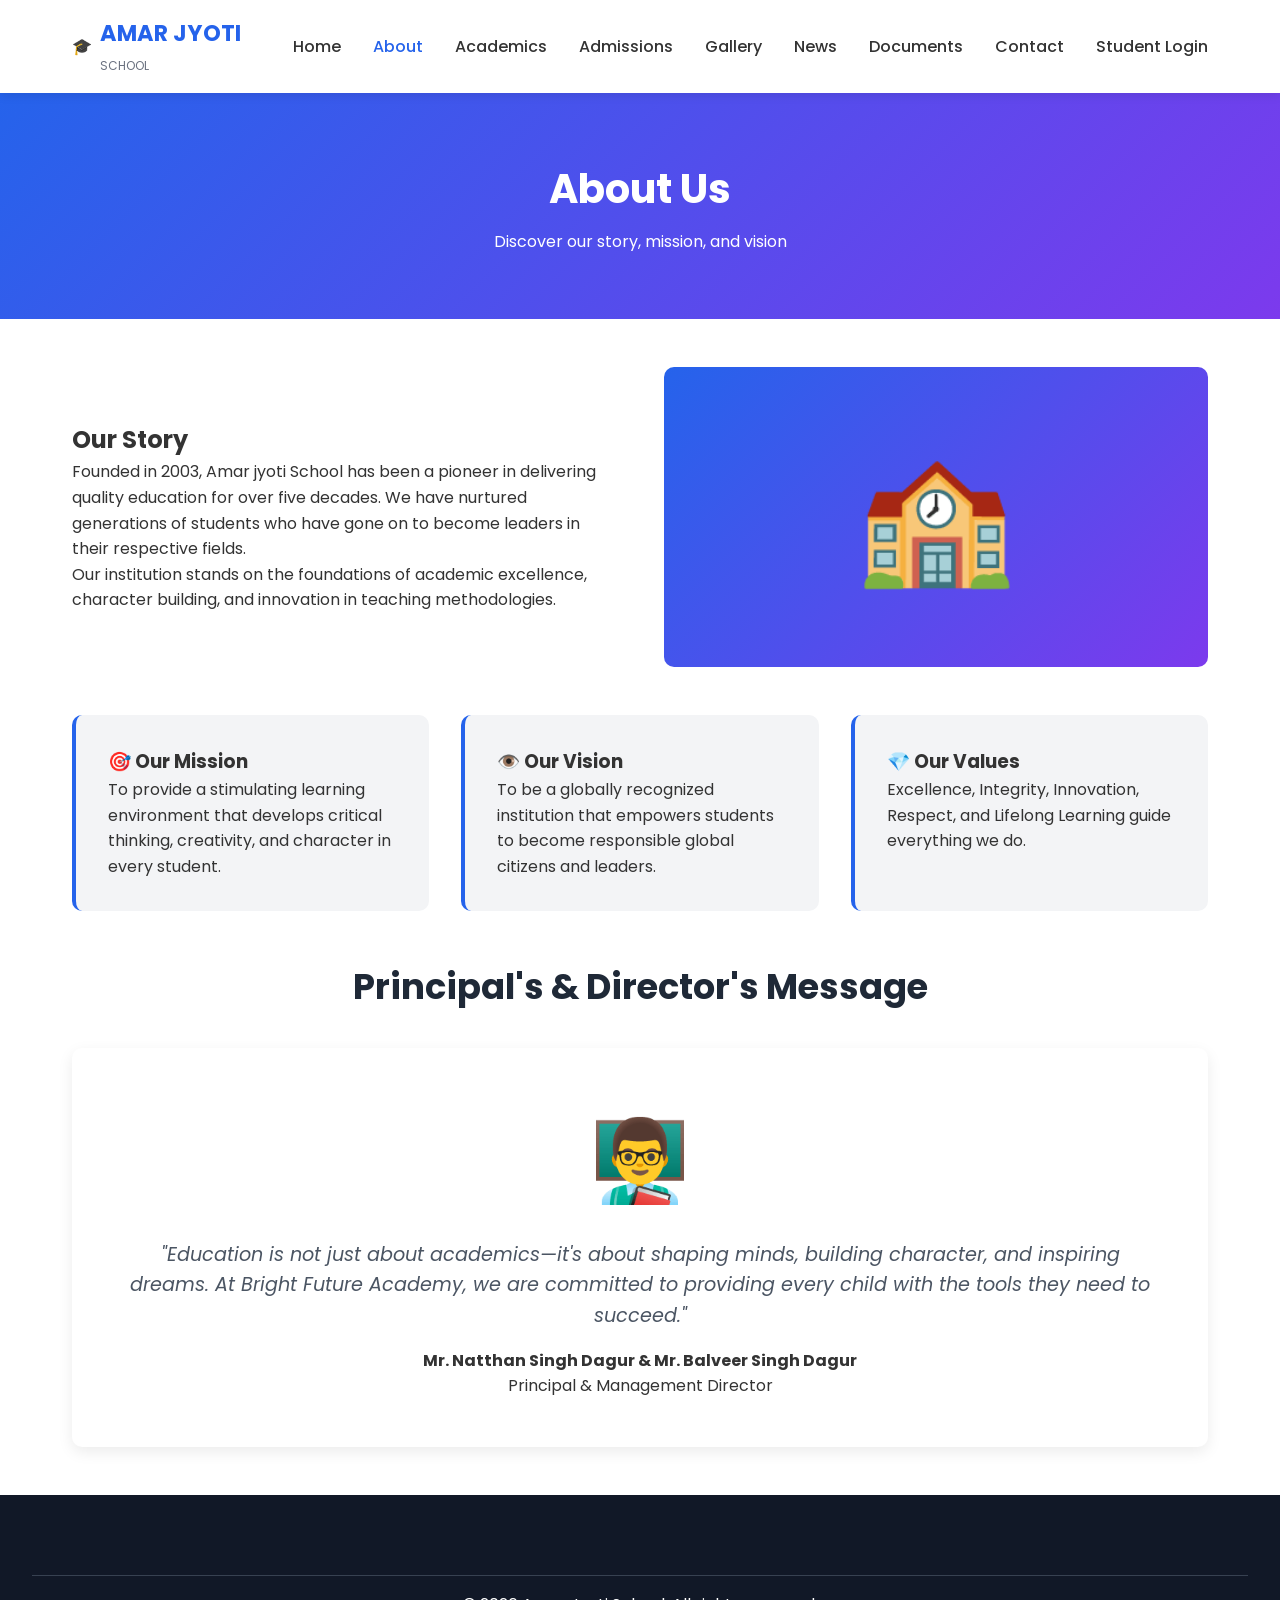
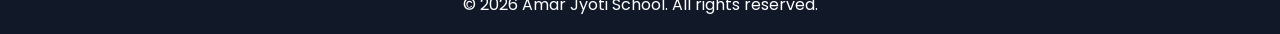
==== about.html @ 14c8d2f7 "Add student portal, delete options, search, bulk attendance, enhanced results" ====
<!DOCTYPE html>
<html lang="en">
<head>
    <meta charset="UTF-8">
    <meta name="viewport" content="width=device-width, initial-scale=1.0">
    <title>About Us - Amar Jyoti School</title>
    <link rel="icon" type="image/svg+xml" href="favicon.svg">
    <link rel="stylesheet" href="css/styles.css">
    <link href="https://fonts.googleapis.com/css2?family=Poppins:wght@300;400;600;700&display=swap" rel="stylesheet">
</head>
<body>
    <nav class="navbar">
        <div class="nav-container">
            <div class="logo">
    <a href="index.html" style="text-decoration:none;display:flex;align-items:center;gap:0.5rem">
        <div class="logo-icon">🎓</div>
        <div>
            <h2 style="margin:0">AMAR JYOTI</h2>
            <small style="color:#6b7280;font-size:0.75rem">SCHOOL</small>
        </div>
    </a>
</div>
            <ul class="nav-menu" id="navMenu">
                <li><a href="index.html">Home</a></li>
                <li><a href="about.html" class="active">About</a></li>
                <li><a href="academics.html">Academics</a></li>
                <li><a href="admissions.html">Admissions</a></li>
                <li><a href="gallery.html">Gallery</a></li>
                <li><a href="news.html">News</a></li>
                <li><a href="documents.html">Documents</a></li>
                <li><a href="contact.html">Contact</a></li>
                <li><a href="student-login.html">Student Login</a></li>
            </ul>
            <div class="hamburger" id="hamburger"><span></span><span></span><span></span></div>
        </div>
    </nav>

    <section class="page-header">
        <h1>About Us</h1>
        <p>Discover our story, mission, and vision</p>
    </section>

    <section class="about-content">
        <div class="about-grid">
            <div class="about-text">
                <h2>Our Story</h2>
                <p>Founded in 2003, Amar jyoti School has been a pioneer in delivering quality education for over five decades. We have nurtured generations of students who have gone on to become leaders in their respective fields.</p>
                <p>Our institution stands on the foundations of academic excellence, character building, and innovation in teaching methodologies.</p>
            </div>
            <div class="about-image">
                <div class="image-placeholder">🏫</div>
            </div>
        </div>

        <div class="mission-vision">
            <div class="mv-card">
                <h3>🎯 Our Mission</h3>
                <p>To provide a stimulating learning environment that develops critical thinking, creativity, and character in every student.</p>
            </div>
            <div class="mv-card">
                <h3>👁️ Our Vision</h3>
                <p>To be a globally recognized institution that empowers students to become responsible global citizens and leaders.</p>
            </div>
            <div class="mv-card">
                <h3>💎 Our Values</h3>
                <p>Excellence, Integrity, Innovation, Respect, and Lifelong Learning guide everything we do.</p>
            </div>
        </div>

        <div class="principal-message">
            <h2 class="section-title">Principal's & Director's Message</h2>
            <div class="message-card">
                <div class="principal-photo">👨‍🏫</div>
                <blockquote>
                    "Education is not just about academics—it's about shaping minds, building character, and inspiring dreams. At Bright Future Academy, we are committed to providing every child with the tools they need to succeed."
                </blockquote>
                <p><strong>Mr. Natthan Singh Dagur & Mr. Balveer Singh Dagur</strong><br>Principal & Management Director</p>
            </div>
        </div>
    </section>

    <footer class="footer">
        <div class="footer-bottom">
            <p>&copy; 2026 Amar Jyoti School. All rights reserved.</p>
        </div>
    </footer>

    <script src="js/script.js"></script>
</body>
</html>
---- css/styles.css ----
* { margin: 0; padding: 0; box-sizing: border-box; }

body {
    font-family: 'Poppins', sans-serif;
    line-height: 1.6;
    color: #333;
}

/* Navbar */
.navbar {
    background: #fff;
    box-shadow: 0 2px 10px rgba(0,0,0,0.1);
    position: sticky;
    top: 0;
    z-index: 1000;
}
.nav-container {
    max-width: 1200px;
    margin: auto;
    display: flex;
    justify-content: space-between;
    align-items: center;
    padding: 1rem 2rem;
}
.logo h2 { color: #2563eb; font-size: 1.4rem; }
.nav-menu {
    display: flex;
    list-style: none;
    gap: 2rem;
}
.nav-menu a {
    text-decoration: none;
    color: #333;
    font-weight: 500;
    transition: 0.3s;
}
.nav-menu a:hover, .nav-menu a.active { color: #2563eb; }
.hamburger { display: none; cursor: pointer; }
.hamburger span {
    display: block; width: 25px; height: 3px;
    background: #333; margin: 5px 0; transition: 0.3s;
}

/* Hero */
.hero {
    background: linear-gradient(135deg, #2563eb 0%, #7c3aed 100%);
    color: white;
    padding: 6rem 2rem;
    text-align: center;
}
.hero h1 { font-size: 3rem; margin-bottom: 1rem; }
.hero p { font-size: 1.2rem; margin-bottom: 2rem; }
.hero-buttons { display: flex; gap: 1rem; justify-content: center; flex-wrap: wrap; }

/* Buttons */
.btn {
    padding: 0.8rem 2rem;
    border-radius: 50px;
    text-decoration: none;
    font-weight: 600;
    transition: 0.3s;
    display: inline-block;
    border: none;
    cursor: pointer;
    font-size: 1rem;
}
.btn-primary { background: #fbbf24; color: #1f2937; }
.btn-primary:hover { background: #f59e0b; transform: translateY(-2px); }
.btn-secondary { background: transparent; color: white; border: 2px solid white; }
.btn-secondary:hover { background: white; color: #2563eb; }

/* Sections */
.section-title {
    text-align: center;
    font-size: 2.2rem;
    margin: 3rem 0 2rem;
    color: #1f2937;
}
.features, .news, .academics-content, .about-content, .admissions-content, .contact-content {
    max-width: 1200px;
    margin: auto;
    padding: 3rem 2rem;
}
.features-grid, .news-grid, .programs-grid {
    display: grid;
    grid-template-columns: repeat(auto-fit, minmax(250px, 1fr));
    gap: 2rem;
}
.feature-card, .news-card, .program-card {
    background: white;
    padding: 2rem;
    border-radius: 10px;
    box-shadow: 0 5px 15px rgba(0,0,0,0.08);
    transition: 0.3s;
    text-align: center;
}
.feature-card:hover, .news-card:hover, .program-card:hover {
    transform: translateY(-5px);
    box-shadow: 0 10px 25px rgba(0,0,0,0.15);
}
.icon, .program-icon { font-size: 3rem; margin-bottom: 1rem; }

/* Stats */
.stats {
    background: #1f2937;
    color: white;
    padding: 3rem 2rem;
    display: grid;
    grid-template-columns: repeat(auto-fit, minmax(200px, 1fr));
    gap: 2rem;
    text-align: center;
}
.stat-item h2 { font-size: 3rem; color: #fbbf24; }

/* News */
.news-date { color: #2563eb; font-weight: 600; margin-bottom: 0.5rem; }
.read-more { color: #2563eb; text-decoration: none; font-weight: 600; }

/* Footer */
.footer {
    background: #111827;
    color: white;
    padding: 3rem 2rem 1rem;
}
.footer-container {
    max-width: 1200px;
    margin: auto;
    display: grid;
    grid-template-columns: repeat(auto-fit, minmax(200px, 1fr));
    gap: 2rem;
}
.footer-section h3 { color: #fbbf24; margin-bottom: 1rem; }
.footer-section ul { list-style: none; }
.footer-section a { color: #d1d5db; text-decoration: none; }
.footer-section a:hover { color: #fbbf24; }
.social-links a { font-size: 1.5rem; margin-right: 1rem; }
.footer-bottom {
    text-align: center;
    border-top: 1px solid #374151;
    padding-top: 1rem;
    margin-top: 2rem;
}

/* Page Header */
.page-header {
    background: linear-gradient(135deg, #2563eb 0%, #7c3aed 100%);
    color: white;
    text-align: center;
    padding: 4rem 2rem;
}
.page-header h1 { font-size: 2.5rem; margin-bottom: 0.5rem; }

/* About */
.about-grid {
    display: grid;
    grid-template-columns: 1fr 1fr;
    gap: 3rem;
    align-items: center;
}
.image-placeholder {
    background: linear-gradient(135deg, #2563eb, #7c3aed);
    height: 300px;
    border-radius: 10px;
    display: flex;
    align-items: center;
    justify-content: center;
    font-size: 8rem;
}
.mission-vision {
    display: grid;
    grid-template-columns: repeat(auto-fit, minmax(250px, 1fr));
    gap: 2rem;
    margin: 3rem 0;
}
.mv-card {
    background: #f3f4f6;
    padding: 2rem;
    border-radius: 10px;
    border-left: 4px solid #2563eb;
}
.message-card {
    background: white;
    padding: 3rem;
    border-radius: 10px;
    box-shadow: 0 5px 15px rgba(0,0,0,0.08);
    text-align: center;
}
.principal-photo { font-size: 5rem; margin-bottom: 1rem; }
blockquote {
    font-style: italic;
    font-size: 1.2rem;
    margin: 1rem 0;
    color: #4b5563;
}

/* Subjects */
.subjects-grid {
    display: grid;
    grid-template-columns: repeat(auto-fit, minmax(180px, 1fr));
    gap: 1rem;
}
.subject-item {
    background: #2563eb;
    color: white;
    padding: 1.5rem;
    border-radius: 10px;
    text-align: center;
    font-weight: 600;
    transition: 0.3s;
}
.subject-item:hover { background: #1d4ed8; transform: scale(1.05); }

/* Admission Process */
.process-steps {
    display: grid;
    grid-template-columns: repeat(auto-fit, minmax(180px, 1fr));
    gap: 2rem;
    margin-bottom: 3rem;
}
.step {
    text-align: center;
    padding: 2rem;
    background: #f3f4f6;
    border-radius: 10px;
}
.step-number {
    width: 50px;
    height: 50px;
    background: #2563eb;
    color: white;
    border-radius: 50%;
    display: flex;
    align-items: center;
    justify-content: center;
    margin: 0 auto 1rem;
    font-size: 1.5rem;
    font-weight: 700;
}

/* Forms */
.admission-form, .contact-form {
    max-width: 800px;
    margin: auto;
    background: white;
    padding: 2rem;
    border-radius: 10px;
    box-shadow: 0 5px 15px rgba(0,0,0,0.08);
}
.form-row {
    display: grid;
    grid-template-columns: 1fr 1fr;
    gap: 1rem;
}
.form-group { margin-bottom: 1.2rem; }
.form-group label {
    display: block;
    margin-bottom: 0.5rem;
    font-weight: 600;
}
.form-group input,
.form-group select,
.form-group textarea {
    width: 100%;
    padding: 0.8rem;
    border: 1px solid #d1d5db;
    border-radius: 5px;
    font-family: inherit;
    font-size: 1rem;
}
.form-group input:focus,
.form-group select:focus,
.form-group textarea:focus {
    outline: none;
    border-color: #2563eb;
}
.form-message {
    max-width: 800px;
    margin: 1rem auto;
    padding: 1rem;
    border-radius: 5px;
    text-align: center;
    display: none;
}
.form-message.success {
    display: block;
    background: #d1fae5;
    color: #065f46;
}

/* Contact */
.contact-grid {
    display: grid;
    grid-template-columns: 1fr 1fr;
    gap: 3rem;
}
.info-item {
    display: flex;
    gap: 1rem;
    margin-bottom: 1.5rem;
}
.info-icon { font-size: 2rem; }

/* Responsive */
@media (max-width: 768px) {
    .nav-menu {
        position: fixed;
        top: 70px;
        left: -100%;
        flex-direction: column;
        background: white;
        width: 100%;
        text-align: center;
        padding: 2rem 0;
        transition: 0.3s;
        box-shadow: 0 5px 15px rgba(0,0,0,0.1);
    }
    .nav-menu.active { left: 0; }
    .hamburger { display: block; }
    .hero h1 { font-size: 2rem; }
    .about-grid, .contact-grid, .form-row {
        grid-template-columns: 1fr;
    }
}






/* Success Animation */
.success-animation {
    position: fixed;
    top: 0;
    left: 0;
    width: 100%;
    height: 100%;
    background: rgba(0, 0, 0, 0.5);
    display: none;
    align-items: center;
    justify-content: center;
    z-index: 10000;
    animation: fadeIn 0.3s;
}

.success-animation.active {
    display: flex;
}

.success-card {
    background: white;
    padding: 3rem;
    border-radius: 20px;
    text-align: center;
    box-shadow: 0 20px 60px rgba(0, 0, 0, 0.3);
    animation: bounceIn 0.6s;
    max-width: 400px;
}

.success-icon {
    width: 80px;
    height: 80px;
    background: linear-gradient(135deg, #10b981, #059669);
    border-radius: 50%;
    margin: 0 auto 1.5rem;
    display: flex;
    align-items: center;
    justify-content: center;
    animation: scaleIn 0.5s ease-out;
    position: relative;
}

.success-icon::after {
    content: '';
    position: absolute;
    width: 30px;
    height: 15px;
    border-left: 5px solid white;
    border-bottom: 5px solid white;
    transform: rotate(-45deg);
    margin-top: -8px;
    animation: drawCheck 0.5s 0.3s ease-out backwards;
}

.success-card h3 {
    color: #1f2937;
    margin: 0 0 0.5rem;
    font-size: 1.5rem;
}

.success-card p {
    color: #6b7280;
    margin: 0;
}

@keyframes fadeIn {
    from { opacity: 0; }
    to { opacity: 1; }
}

@keyframes bounceIn {
    0% { transform: scale(0.3); opacity: 0; }
    50% { transform: scale(1.05); }
    70% { transform: scale(0.95); }
    100% { transform: scale(1); opacity: 1; }
}

@keyframes scaleIn {
    from { transform: scale(0); }
    to { transform: scale(1); }
}

@keyframes drawCheck {
    from { width: 0; height: 0; }
    to { width: 30px; height: 15px; }
}

/* Confetti */
.confetti {
    position: fixed;
    width: 10px;
    height: 10px;
    pointer-events: none;
    animation: confettiFall 3s linear forwards;
    z-index: 9999;
}

@keyframes confettiFall {
    to {
        transform: translateY(100vh) rotate(720deg);
        opacity: 0;
    }
}

/* Form message styles update */
.form-message.error {
    display: block;
    background: #fee2e2;
    color: #991b1b;
    padding: 1rem;
    border-radius: 5px;
    margin-top: 1rem;
}

.form-message.success {
    display: block;
    background: #d1fae5;
    color: #065f46;
    padding: 1rem;
    border-radius: 5px;
    margin-top: 1rem;
}



/* ============ GALLERY STYLES ============ */
.gallery-section {
    max-width: 1300px;
    margin: auto;
    padding: 3rem 2rem;
}

.gallery-filters {
    display: flex;
    justify-content: center;
    gap: 1rem;
    flex-wrap: wrap;
    margin-bottom: 3rem;
}

.filter-btn {
    padding: 0.7rem 1.5rem;
    border: 2px solid #e5e7eb;
    background: white;
    border-radius: 50px;
    cursor: pointer;
    font-weight: 600;
    font-family: inherit;
    font-size: 0.95rem;
    transition: all 0.3s ease;
    color: #4b5563;
}

.filter-btn:hover {
    border-color: #2563eb;
    color: #2563eb;
    transform: translateY(-2px);
}

.filter-btn.active {
    background: linear-gradient(135deg, #2563eb, #7c3aed);
    color: white;
    border-color: transparent;
    box-shadow: 0 5px 15px rgba(37, 99, 235, 0.3);
}

.gallery-grid {
    display: grid;
    grid-template-columns: repeat(auto-fill, minmax(300px, 1fr));
    gap: 1.5rem;
    grid-auto-rows: 250px;
}

.gallery-item {
    position: relative;
    border-radius: 15px;
    overflow: hidden;
    cursor: pointer;
    box-shadow: 0 5px 20px rgba(0,0,0,0.1);
    transition: all 0.4s ease;
    animation: fadeInUp 0.6s ease backwards;
}

.gallery-item:nth-child(4n+1) {
    grid-row: span 2;
}

.gallery-item img {
    width: 100%;
    height: 100%;
    object-fit: cover;
    transition: transform 0.6s ease;
}

.gallery-item:hover {
    transform: translateY(-8px);
    box-shadow: 0 15px 40px rgba(0,0,0,0.2);
}

.gallery-item:hover img {
    transform: scale(1.1);
}

.gallery-overlay {
    position: absolute;
    bottom: 0;
    left: 0;
    right: 0;
    background: linear-gradient(to top, rgba(0,0,0,0.85) 0%, transparent 100%);
    padding: 2rem 1.5rem 1.5rem;
    color: white;
    transform: translateY(20px);
    opacity: 0;
    transition: all 0.4s ease;
}

.gallery-item:hover .gallery-overlay {
    transform: translateY(0);
    opacity: 1;
}

.gallery-category {
    display: inline-block;
    background: #2563eb;
    padding: 0.3rem 0.8rem;
    border-radius: 20px;
    font-size: 0.75rem;
    font-weight: 600;
    margin-bottom: 0.5rem;
}

.gallery-overlay h3 {
    margin: 0.5rem 0;
    font-size: 1.2rem;
}

.gallery-overlay p {
    margin: 0;
    font-size: 0.9rem;
    opacity: 0.9;
}

@keyframes fadeInUp {
    from { opacity: 0; transform: translateY(30px); }
    to { opacity: 1; transform: translateY(0); }
}

.gallery-loading {
    display: flex;
    flex-direction: column;
    align-items: center;
    justify-content: center;
    padding: 4rem;
    gap: 1rem;
    color: #6b7280;
}

.gallery-empty {
    text-align: center;
    padding: 4rem;
    color: #6b7280;
}

.gallery-empty .empty-icon {
    font-size: 4rem;
    margin-bottom: 1rem;
}

.hidden { display: none; }

/* Lightbox */
.lightbox {
    display: none;
    position: fixed;
    top: 0;
    left: 0;
    width: 100%;
    height: 100%;
    background: rgba(0,0,0,0.95);
    z-index: 10000;
    align-items: center;
    justify-content: center;
    animation: fadeIn 0.3s;
}

.lightbox.active {
    display: flex;
}

.lightbox-content {
    max-width: 90%;
    max-height: 90vh;
    display: flex;
    flex-direction: column;
    align-items: center;
}

.lightbox-content img {
    max-width: 100%;
    max-height: 75vh;
    border-radius: 10px;
    box-shadow: 0 20px 60px rgba(0,0,0,0.5);
    animation: zoomIn 0.4s;
}

.lightbox-info {
    text-align: center;
    color: white;
    margin-top: 1.5rem;
    max-width: 600px;
}

.lightbox-info h3 {
    margin: 0 0 0.5rem;
    font-size: 1.5rem;
}

.lightbox-category {
    display: inline-block;
    background: #2563eb;
    padding: 0.3rem 1rem;
    border-radius: 20px;
    font-size: 0.85rem;
    margin-bottom: 0.8rem;
}

.lightbox-info p {
    opacity: 0.85;
    line-height: 1.6;
}

.lightbox-close {
    position: absolute;
    top: 20px;
    right: 30px;
    font-size: 3rem;
    color: white;
    cursor: pointer;
    transition: 0.3s;
    z-index: 10001;
}

.lightbox-close:hover {
    color: #ef4444;
    transform: rotate(90deg);
}

.lightbox-nav {
    position: absolute;
    top: 50%;
    transform: translateY(-50%);
    background: rgba(255,255,255,0.1);
    border: none;
    color: white;
    font-size: 3rem;
    width: 60px;
    height: 60px;
    border-radius: 50%;
    cursor: pointer;
    transition: 0.3s;
    display: flex;
    align-items: center;
    justify-content: center;
}

.lightbox-nav:hover {
    background: rgba(255,255,255,0.25);
}

.lightbox-nav.prev { left: 30px; }
.lightbox-nav.next { right: 30px; }

@keyframes zoomIn {
    from { transform: scale(0.8); opacity: 0; }
    to { transform: scale(1); opacity: 1; }
}

@keyframes fadeIn {
    from { opacity: 0; }
    to { opacity: 1; }
}

.spinner-dark {
    border: 3px solid rgba(37, 99, 235, 0.3);
    border-top-color: #2563eb;
    width: 40px;
    height: 40px;
}

@media (max-width: 768px) {
    .gallery-grid {
        grid-template-columns: repeat(auto-fill, minmax(150px, 1fr));
        grid-auto-rows: 180px;
        gap: 1rem;
    }
    .gallery-item:nth-child(4n+1) {
        grid-row: span 1;
    }
    .lightbox-nav {
        width: 45px;
        height: 45px;
        font-size: 2rem;
    }
    .lightbox-nav.prev { left: 10px; }
    .lightbox-nav.next { right: 10px; }
    .filter-btn {
        padding: 0.5rem 1rem;
        font-size: 0.85rem;
    }
}



/* ============ NEWS STYLES ============ */
.news-section { max-width: 1200px; margin: auto; padding: 3rem 2rem; }
.news-filters { display: flex; justify-content: center; gap: 1rem; flex-wrap: wrap; margin-bottom: 3rem; }
.news-list { display: grid; grid-template-columns: repeat(auto-fill, minmax(320px, 1fr)); gap: 2rem; }
.news-card { background: white; border-radius: 15px; overflow: hidden; box-shadow: 0 5px 20px rgba(0,0,0,0.08); cursor: pointer; transition: all 0.3s ease; position: relative; }
.news-card:hover { transform: translateY(-5px); box-shadow: 0 15px 35px rgba(0,0,0,0.15); }
.pinned-badge { position: absolute; top: 1rem; right: 1rem; background: #fbbf24; color: #1f2937; padding: 0.3rem 0.7rem; border-radius: 20px; font-size: 0.75rem; font-weight: 600; z-index: 2; }
.news-card-image { height: 200px; overflow: hidden; }
.news-card-image img { width: 100%; height: 100%; object-fit: cover; transition: transform 0.4s ease; }
.news-card:hover .news-card-image img { transform: scale(1.08); }
.news-card-content { padding: 1.5rem; }
.news-category-badge { display: inline-block; padding: 0.3rem 0.8rem; border-radius: 20px; font-size: 0.75rem; font-weight: 600; margin-bottom: 0.8rem; }
.cat-News { background: #dbeafe; color: #1e40af; }
.cat-Events { background: #fce7f3; color: #9d174d; }
.cat-Achievements { background: #fef3c7; color: #92400e; }
.cat-Announcements { background: #d1fae5; color: #065f46; }
.news-card-content h3 { margin: 0 0 0.5rem; font-size: 1.2rem; color: #1f2937; }
.news-date { color: #6b7280; font-size: 0.85rem; margin-bottom: 0.8rem; }
.news-card-content p { color: #4b5563; line-height: 1.6; margin-bottom: 1rem; }
.read-more { color: #2563eb; font-weight: 600; font-size: 0.9rem; }
.news-modal-content { background: white; border-radius: 15px; max-width: 700px; width: 90%; max-height: 85vh; overflow-y: auto; }
.news-modal-content img { width: 100%; max-height: 350px; object-fit: cover; border-radius: 15px 15px 0 0; }
.news-modal-body { padding: 2rem; }
.news-modal-body h2 { margin: 0.5rem 0; color: #1f2937; }
.news-modal-date { color: #6b7280; margin-bottom: 1.5rem; }
.news-modal-body p { line-height: 1.8; color: #374151; white-space: pre-wrap; }
.announcement-banner { background: linear-gradient(90deg, #2563eb, #7c3aed); color: white; padding: 0.8rem 1rem; text-align: center; position: relative; overflow: hidden; display: none; }
.announcement-banner.active { display: block; }
.announcement-content { display: inline-block; white-space: nowrap; animation: scrollText 20s linear infinite; }
.announcement-banner:hover .announcement-content { animation-play-state: paused; }
.announcement-content span { margin: 0 2rem; font-weight: 500; }
@keyframes scrollText { 0% { transform: translateX(100%); } 100% { transform: translateX(-100%); } }
.banner-close { position: absolute; right: 1rem; top: 50%; transform: translateY(-50%); cursor: pointer; font-size: 1.2rem; background: none; border: none; color: white; }
.home-news { max-width: 1200px; margin: auto; padding: 4rem 2rem; }
.home-news-grid { display: grid; grid-template-columns: repeat(auto-fit, minmax(300px, 1fr)); gap: 2rem; margin-top: 2rem; }
.view-all-btn { display: block; width: fit-content; margin: 2rem auto 0; padding: 0.8rem 2rem; background: #2563eb; color: white; text-decoration: none; border-radius: 50px; font-weight: 600; transition: 0.3s; }
.view-all-btn:hover { background: #1d4ed8; transform: translateY(-2px); }
@media (max-width: 768px) { .news-list { grid-template-columns: 1fr; } }
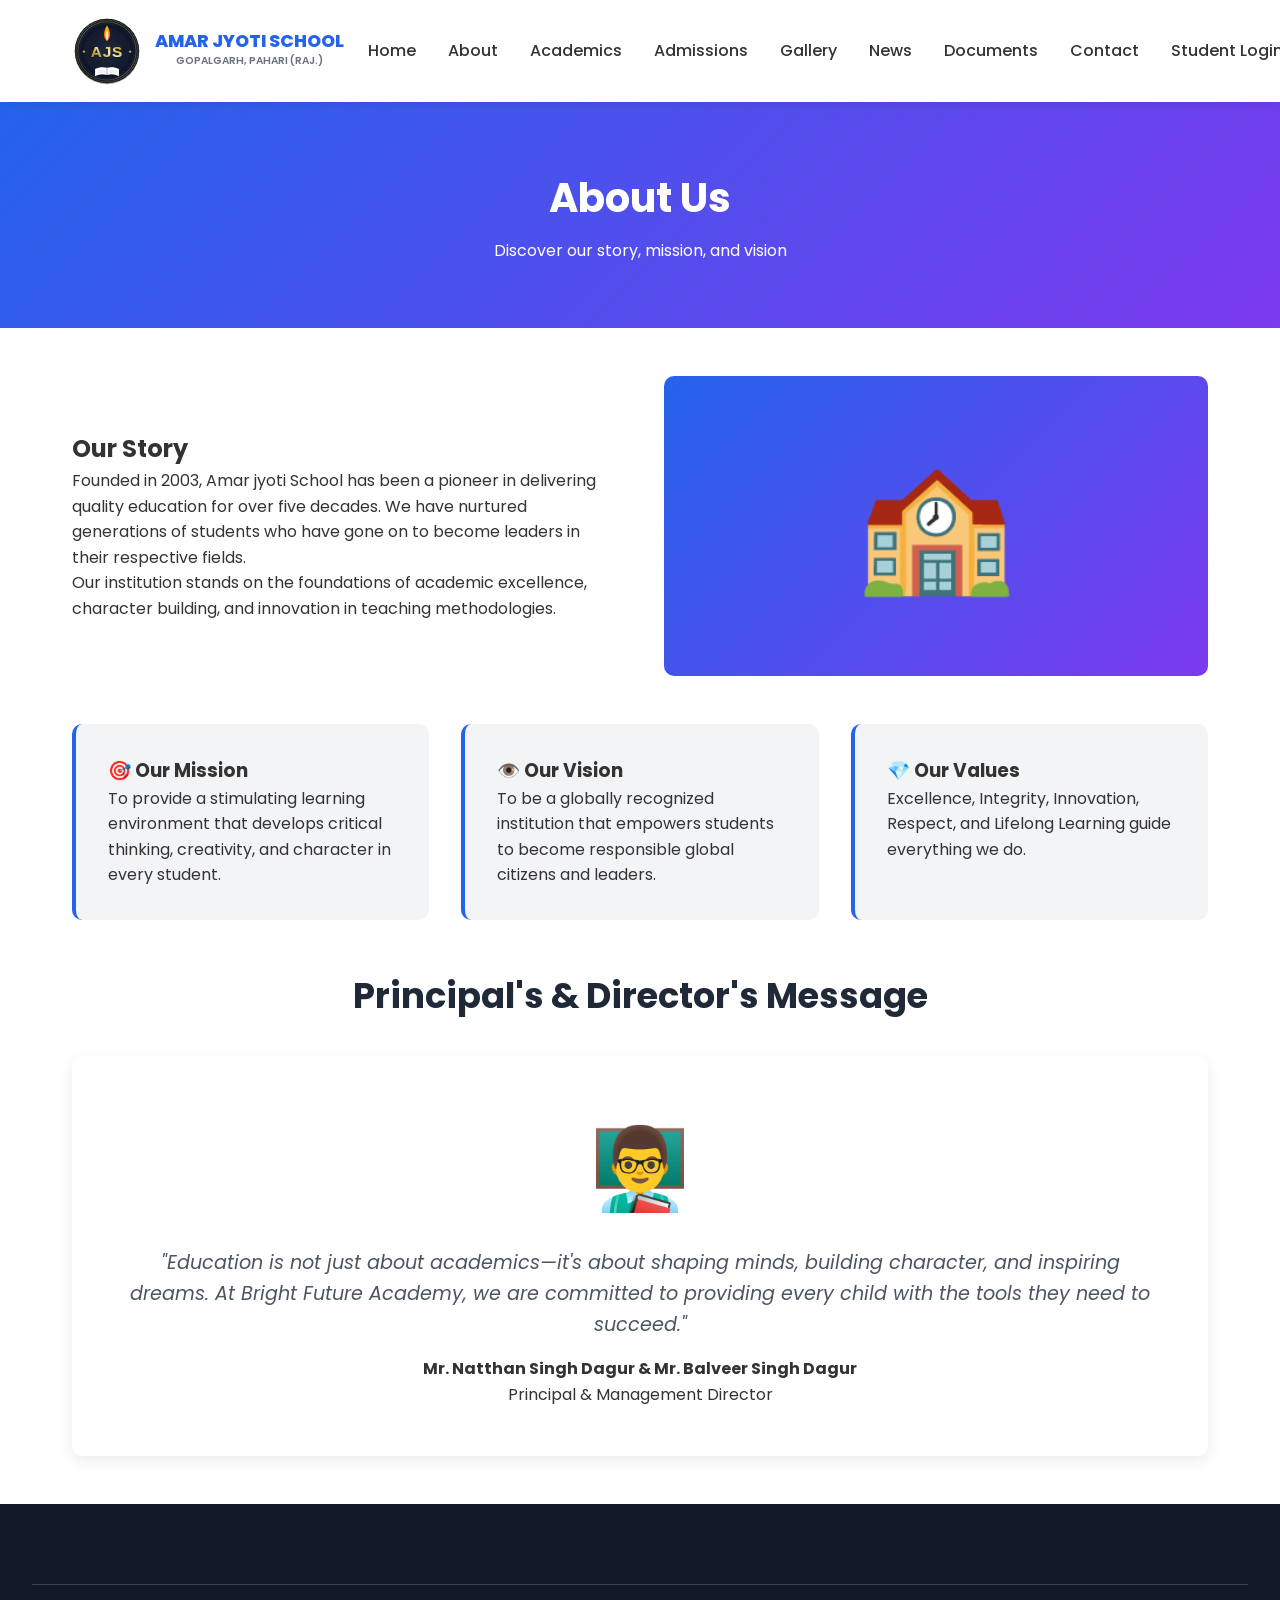
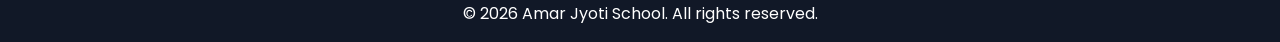
==== commit 3cbffc45: "Add password change UI & Update AJS logo" ====
--- a/about.html
+++ b/about.html
@@ -9,29 +9,42 @@
     <link href="https://fonts.googleapis.com/css2?family=Poppins:wght@300;400;600;700&display=swap" rel="stylesheet">
 </head>
 <body>
+   <!-- Navigation -->
     <nav class="navbar">
         <div class="nav-container">
-            <div class="logo">
-    <a href="index.html" style="text-decoration:none;display:flex;align-items:center;gap:0.5rem">
-        <div class="logo-icon">🎓</div>
-        <div>
-            <h2 style="margin:0">AMAR JYOTI</h2>
-            <small style="color:#6b7280;font-size:0.75rem">SCHOOL</small>
-        </div>
-    </a>
-</div>
+            
+            <!-- Logo Section -->
+            <div class="logo" style="flex-shrink: 0; min-width: max-content; margin-right: auto; padding-right: 1.5rem;">
+                <a href="index.html" style="text-decoration:none; display:flex; align-items:center; gap:0.8rem;">
+                    <img src="favicon.svg" alt="Amar Jyoti School Logo" style="height: 70px; width: 70px; object-fit: contain; flex-shrink: 0;">
+                    
+                    <div style="display: flex; flex-direction: column; justify-content: center; align-items: center; text-align: center;">
+                        <h2 style="margin:0; font-family: 'Poppins', sans-serif; font-size: 1.1rem; font-weight: 800; line-height: 1.1; white-space: nowrap;">AMAR JYOTI SCHOOL</h2>
+                        <small style="color:#6b7280; font-family: 'Poppins', sans-serif; font-size:0.65rem; font-weight: 600; white-space: nowrap; margin-top: 2px;">GOPALGARH, PAHARI (RAJ.)</small>
+                    </div>
+                </a>
+            </div>
+
+            <!-- Menu Links -->
             <ul class="nav-menu" id="navMenu">
                 <li><a href="index.html">Home</a></li>
-                <li><a href="about.html" class="active">About</a></li>
+                <li><a href="about.html">About</a></li>
                 <li><a href="academics.html">Academics</a></li>
                 <li><a href="admissions.html">Admissions</a></li>
                 <li><a href="gallery.html">Gallery</a></li>
                 <li><a href="news.html">News</a></li>
                 <li><a href="documents.html">Documents</a></li>
                 <li><a href="contact.html">Contact</a></li>
-                <li><a href="student-login.html">Student Login</a></li>
+                
+                <!-- Double-locked Student Login to prevent line breaking -->
+                <li style="white-space: nowrap; flex-shrink: 0;"><a href="student-login.html" style="white-space: nowrap;">Student Login</a></li>
             </ul>
-            <div class="hamburger" id="hamburger"><span></span><span></span><span></span></div>
+
+            <!-- Mobile Hamburger Button -->
+            <div class="hamburger" id="hamburger">
+                <span></span><span></span><span></span>
+            </div>
+            
         </div>
     </nav>
 
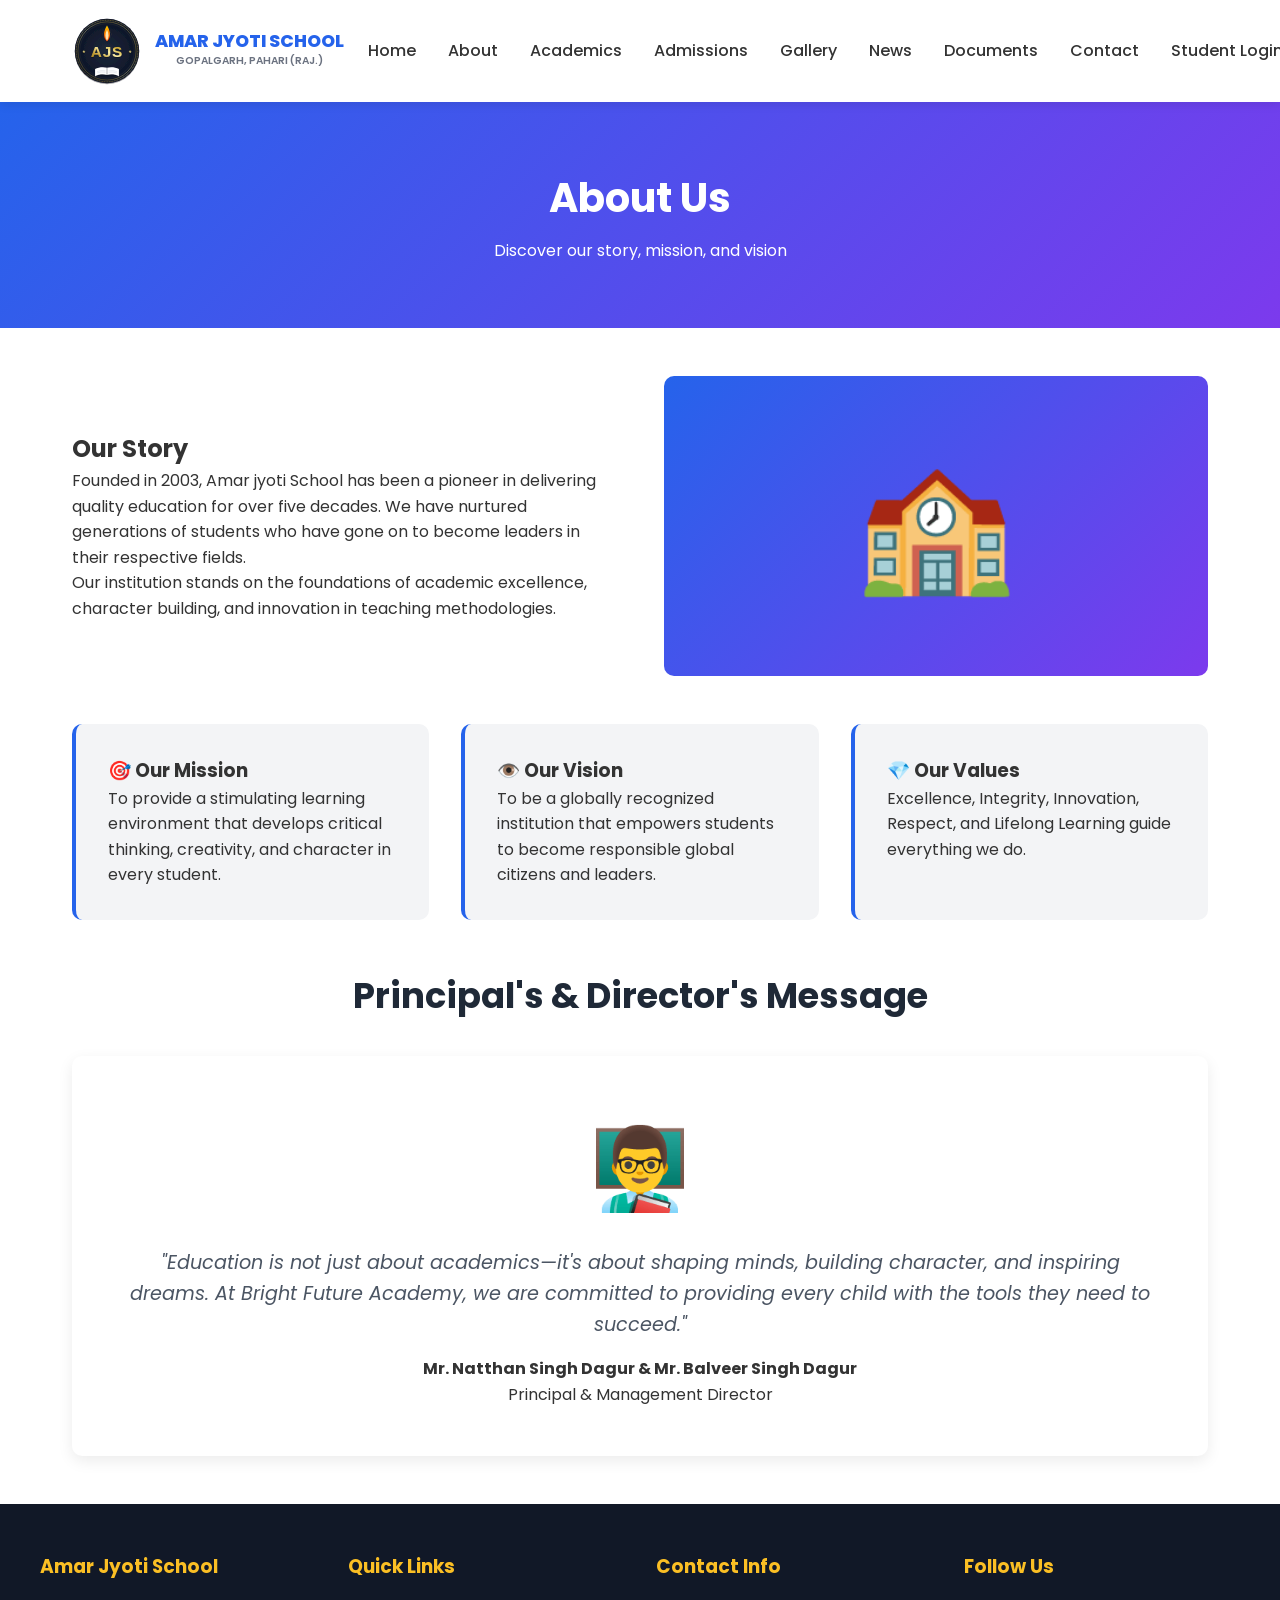
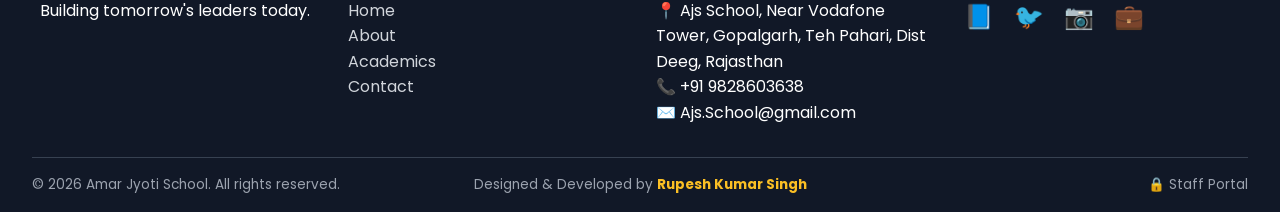
==== commit dbebaa6c: "Fix login message display + staff portal" ====
--- a/about.html
+++ b/about.html
@@ -92,11 +92,47 @@
         </div>
     </section>
 
-    <footer class="footer">
-        <div class="footer-bottom">
-            <p>&copy; 2026 Amar Jyoti School. All rights reserved.</p>
+  <footer class="footer">
+    <div class="footer-container">
+        <div class="footer-section">
+            <h3>Amar Jyoti School</h3>
+            <p>Building tomorrow's leaders today.</p>
         </div>
-    </footer>
+        <div class="footer-section">
+            <h3>Quick Links</h3>
+            <ul>
+                <li><a href="index.html">Home</a></li>
+                <li><a href="about.html">About</a></li>
+                <li><a href="academics.html">Academics</a></li>
+                <li><a href="contact.html">Contact</a></li>
+            </ul>
+        </div>
+        <div class="footer-section">
+            <h3>Contact Info</h3>
+            <p>📍 Ajs School, Near Vodafone Tower, Gopalgarh, Teh Pahari, Dist Deeg, Rajasthan</p>
+            <p>📞 +91 9828603638</p>
+            <p>✉️ Ajs.School@gmail.com</p>
+        </div>
+        <div class="footer-section">
+            <h3>Follow Us</h3>
+            <div class="social-links">
+                <a href="#">📘</a>
+                <a href="#">🐦</a>
+                <a href="#">📷</a>
+                <a href="#">💼</a>
+            </div>
+        </div>
+    </div>
+
+    <!-- ONLY this bottom part gets the Staff Portal link -->
+    <div class="footer-bottom">
+        <p style="margin:0;font-size:0.85rem;color:#9ca3af">&copy; 2026 Amar Jyoti School. All rights reserved.</p>
+        <p style="margin:0;font-size:0.85rem;color:#9ca3af">
+        Designed & Developed by <strong style="color:#fbbf24">Rupesh Kumar Singh</strong>
+    </p>
+        <a href="login.html" class="staff-link">🔒 Staff Portal</a>
+    </div>
+</footer>
 
     <script src="js/script.js"></script>
 </body>
--- a/css/styles.css
+++ b/css/styles.css
@@ -739,6 +739,50 @@
 }
 
 
+.footer-bottom {
+    display: flex;
+    align-items: center;
+    flex-wrap: wrap;
+    gap: 1rem;
+}
+
+.footer-bottom > p:first-child {
+    flex: 1;
+    text-align: left;
+    margin: 0;
+}
+
+.footer-bottom > p:nth-child(2) {
+    flex: 1;
+    text-align: center;
+    margin: 0;
+}
+
+.footer-bottom .staff-link {
+    flex: 1;
+    text-align: right;
+    color: #9ca3af;
+    font-size: 0.85rem;
+    text-decoration: none;
+    transition: all 0.3s ease;
+}
+
+.footer-bottom .staff-link:hover {
+    color: #fbbf24;
+}
+
+@media (max-width: 700px) {
+    .footer-bottom {
+        flex-direction: column;
+        text-align: center;
+    }
+    .footer-bottom > p,
+    .footer-bottom .staff-link {
+        text-align: center;
+        flex: none;
+    }
+}
+   
 
 /* ============ NEWS STYLES ============ */
 .news-section { max-width: 1200px; margin: auto; padding: 3rem 2rem; }
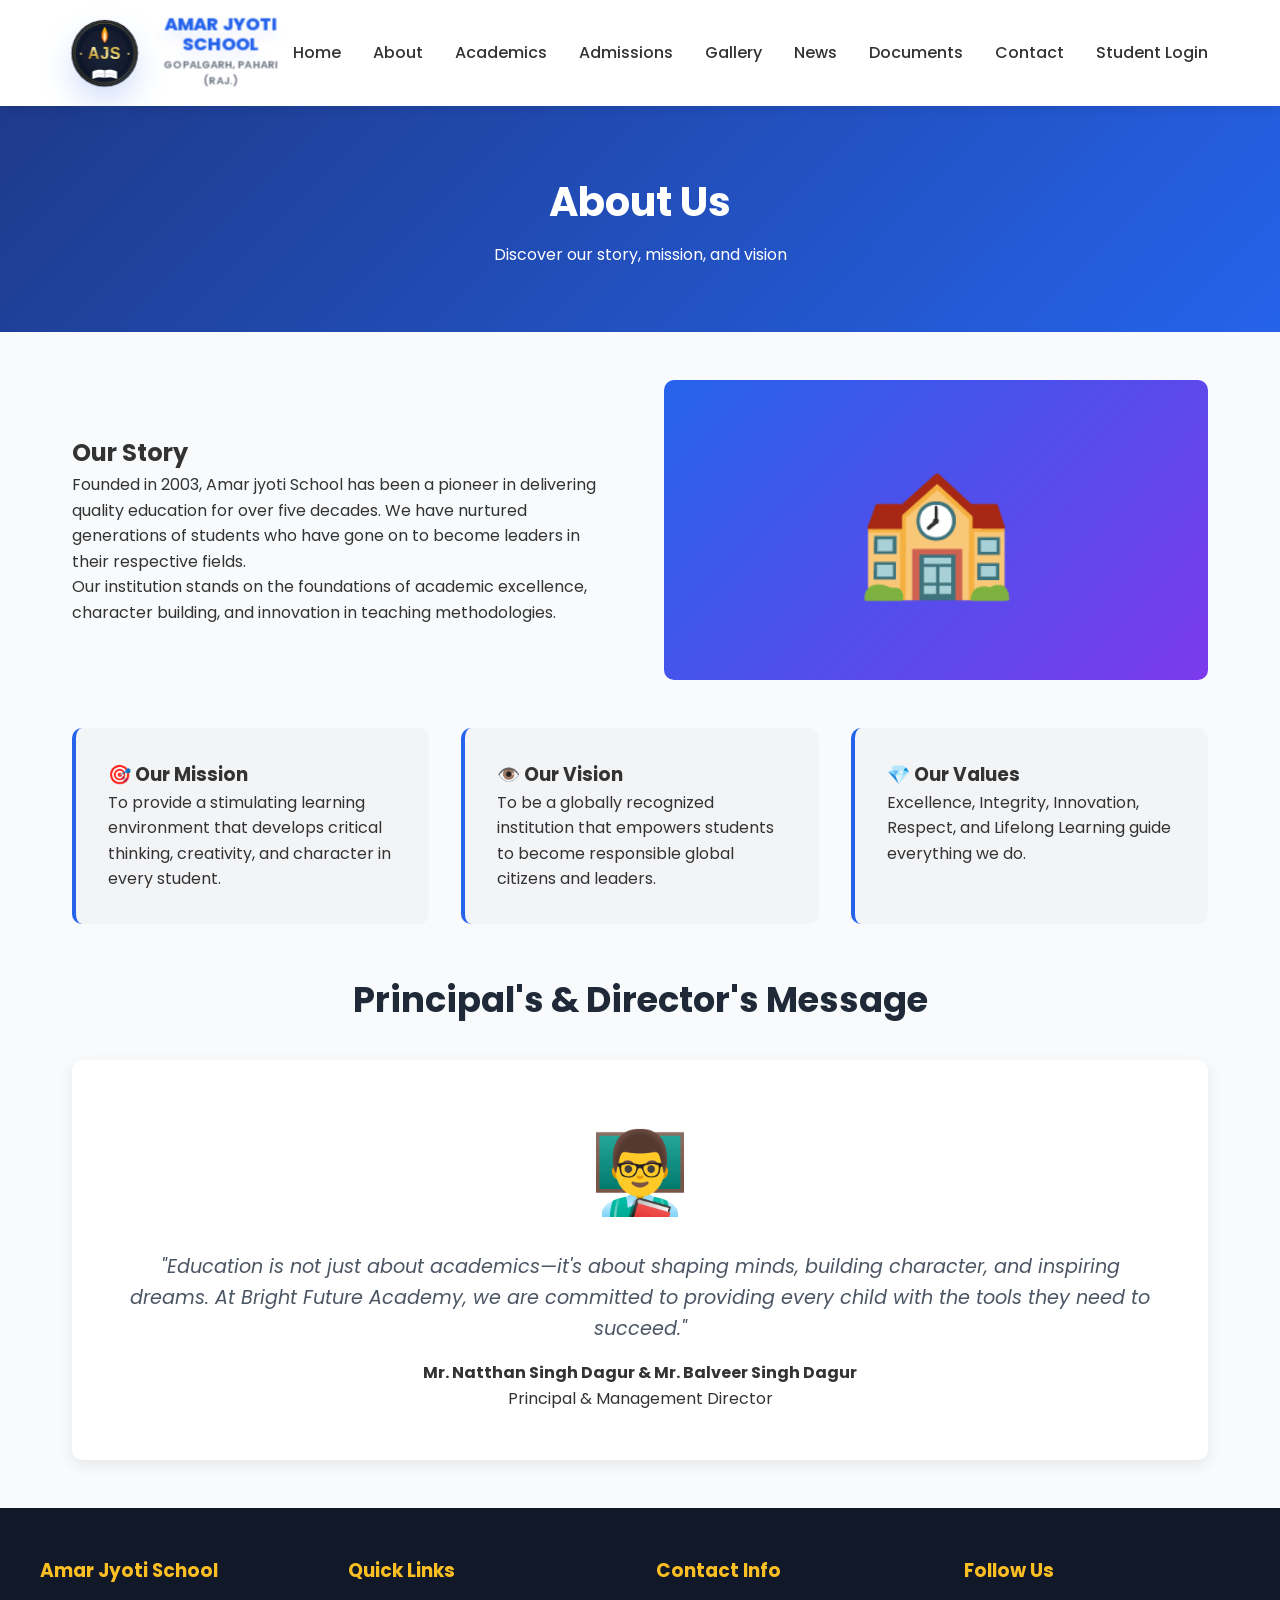
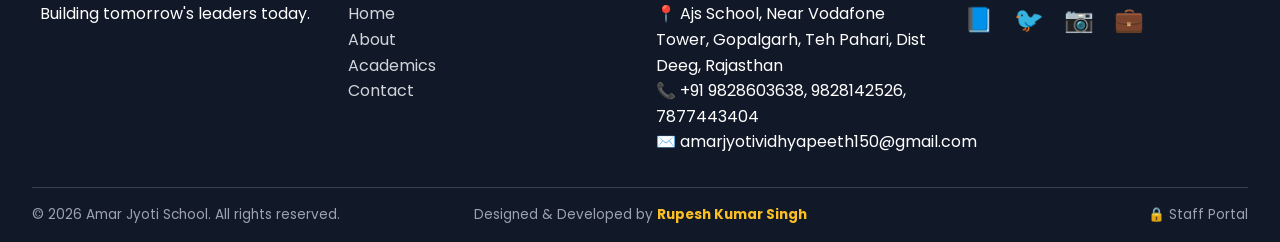
==== commit 9bd9d812: "multiple bulk features ,result,timetable and delete added" ====
--- a/about.html
+++ b/about.html
@@ -5,7 +5,7 @@
     <meta name="viewport" content="width=device-width, initial-scale=1.0">
     <title>About Us - Amar Jyoti School</title>
     <link rel="icon" type="image/svg+xml" href="favicon.svg">
-    <link rel="stylesheet" href="css/styles.css">
+    <link rel="stylesheet" href="css/styles.css?v=4">
     <link href="https://fonts.googleapis.com/css2?family=Poppins:wght@300;400;600;700&display=swap" rel="stylesheet">
 </head>
 <body>
@@ -14,13 +14,13 @@
         <div class="nav-container">
             
             <!-- Logo Section -->
-            <div class="logo" style="flex-shrink: 0; min-width: max-content; margin-right: auto; padding-right: 1.5rem;">
+            <div class="logo" style="flex-shrink: 1; margin-right: auto; padding-right: 0.5rem;">
                 <a href="index.html" style="text-decoration:none; display:flex; align-items:center; gap:0.8rem;">
                     <img src="favicon.svg" alt="Amar Jyoti School Logo" style="height: 70px; width: 70px; object-fit: contain; flex-shrink: 0;">
                     
                     <div style="display: flex; flex-direction: column; justify-content: center; align-items: center; text-align: center;">
-                        <h2 style="margin:0; font-family: 'Poppins', sans-serif; font-size: 1.1rem; font-weight: 800; line-height: 1.1; white-space: nowrap;">AMAR JYOTI SCHOOL</h2>
-                        <small style="color:#6b7280; font-family: 'Poppins', sans-serif; font-size:0.65rem; font-weight: 600; white-space: nowrap; margin-top: 2px;">GOPALGARH, PAHARI (RAJ.)</small>
+                        <h2 style="margin:0; font-family: 'Poppins', sans-serif; font-size: clamp(0.9rem, 3vw, 1.1rem); font-weight: 800; line-height: 1.1;">AMAR JYOTI SCHOOL</h2>
+                        <small style="color:#6b7280; font-family: 'Poppins', sans-serif; font-size: clamp(0.55rem, 2vw, 0.65rem); font-weight: 600; margin-top: 2px;">GOPALGARH, PAHARI (RAJ.)</small>
                     </div>
                 </a>
             </div>
@@ -110,8 +110,8 @@
         <div class="footer-section">
             <h3>Contact Info</h3>
             <p>📍 Ajs School, Near Vodafone Tower, Gopalgarh, Teh Pahari, Dist Deeg, Rajasthan</p>
-            <p>📞 +91 9828603638</p>
-            <p>✉️ Ajs.School@gmail.com</p>
+            <p>📞 +91 9828603638, 9828142526, 7877443404</p>
+            <p style="white-space: nowrap;">✉️ amarjyotividhyapeeth150@gmail.com</p>
         </div>
         <div class="footer-section">
             <h3>Follow Us</h3>
--- a/css/styles.css
+++ b/css/styles.css
@@ -4,6 +4,7 @@
     font-family: 'Poppins', sans-serif;
     line-height: 1.6;
     color: #333;
+    background-color: #f8fafc;
 }
 
 /* Navbar */
@@ -22,7 +23,32 @@
     align-items: center;
     padding: 1rem 2rem;
 }
-.logo h2 { color: #2563eb; font-size: 1.4rem; }
+
+/* Premium 3D Spatial Parallax Logo */
+.logo {
+    perspective: 1000px;
+}
+.logo a {
+    transform-style: preserve-3d;
+    animation: spatialFloat 8s ease-in-out infinite;
+}
+.logo img {
+    transform: translateZ(30px);
+    filter: drop-shadow(0 15px 15px rgba(37, 99, 235, 0.2));
+}
+.logo div {
+    transform: translateZ(15px);
+}
+.logo h2 { 
+    color: #2563eb; 
+    font-size: 1.4rem; 
+    text-shadow: 0 8px 16px rgba(37, 99, 235, 0.15);
+}
+@keyframes spatialFloat {
+    0%, 100% { transform: translateY(0) rotateX(2deg) rotateY(-3deg); }
+    50% { transform: translateY(-4px) rotateX(-2deg) rotateY(3deg); }
+}
+
 .nav-menu {
     display: flex;
     list-style: none;
@@ -43,14 +69,47 @@
 
 /* Hero */
 .hero {
-    background: linear-gradient(135deg, #2563eb 0%, #7c3aed 100%);
+    background: linear-gradient(135deg, #1e3a8a, #2563eb, #7c3aed, #4c1d95);
+    background-size: 300% 300%;
+    animation: heroGradient 12s ease infinite;
     color: white;
     padding: 6rem 2rem;
     text-align: center;
 }
+
+@keyframes heroGradient {
+    0% { background-position: 0% 50%; }
+    50% { background-position: 100% 50%; }
+    100% { background-position: 0% 50%; }
+}
+
 .hero h1 { font-size: 3rem; margin-bottom: 1rem; }
 .hero p { font-size: 1.2rem; margin-bottom: 2rem; }
 .hero-buttons { display: flex; gap: 1rem; justify-content: center; flex-wrap: wrap; }
+
+/* Hero Premium Animations */
+.animate-fade-up {
+    opacity: 0;
+    animation: fadeUp 1s cubic-bezier(0.16, 1, 0.3, 1) forwards;
+}
+.delay-1 { animation-delay: 0.2s; }
+.delay-2 { animation-delay: 0.4s; }
+
+@keyframes fadeUp {
+    0% { opacity: 0; transform: translateY(30px); }
+    100% { opacity: 1; transform: translateY(0); }
+}
+
+.school-name-shine {
+    background: linear-gradient(to right, #ffffff 20%, #fbbf24 50%, #ffffff 80%);
+    background-size: 200% auto;
+    -webkit-background-clip: text;
+    -webkit-text-fill-color: transparent;
+    animation: shine 4s linear infinite;
+}
+@keyframes shine {
+    to { background-position: 200% center; }
+}
 
 /* Buttons */
 .btn {
@@ -102,9 +161,11 @@
 
 /* Stats */
 .stats {
-    background: #1f2937;
-    color: white;
-    padding: 3rem 2rem;
+    background: linear-gradient(rgba(30, 58, 138, 0.85), rgba(17, 24, 39, 0.95)), 
+                url('https://images.unsplash.com/photo-1541829070764-84a7d30dd3f3?ixlib=rb-4.0.3&auto=format&fit=crop&w=1920&q=80') no-repeat center center fixed;
+    background-size: cover;
+    color: white;
+    padding: 4.5rem 2rem;
     display: grid;
     grid-template-columns: repeat(auto-fit, minmax(200px, 1fr));
     gap: 2rem;
@@ -143,7 +204,9 @@
 
 /* Page Header */
 .page-header {
-    background: linear-gradient(135deg, #2563eb 0%, #7c3aed 100%);
+    background: linear-gradient(135deg, #1e3a8a, #2563eb, #7c3aed, #4c1d95);
+    background-size: 300% 300%;
+    animation: heroGradient 12s ease infinite;
     color: white;
     text-align: center;
     padding: 4rem 2rem;
@@ -316,7 +379,7 @@
     }
     .nav-menu.active { left: 0; }
     .hamburger { display: block; }
-    .hero h1 { font-size: 2rem; }
+    .hero h1 { font-size: 1.6rem; line-height: 1.3; }
     .about-grid, .contact-grid, .form-row {
         grid-template-columns: 1fr;
     }
@@ -821,4 +884,19 @@
 .home-news-grid { display: grid; grid-template-columns: repeat(auto-fit, minmax(300px, 1fr)); gap: 2rem; margin-top: 2rem; }
 .view-all-btn { display: block; width: fit-content; margin: 2rem auto 0; padding: 0.8rem 2rem; background: #2563eb; color: white; text-decoration: none; border-radius: 50px; font-weight: 600; transition: 0.3s; }
 .view-all-btn:hover { background: #1d4ed8; transform: translateY(-2px); }
-@media (max-width: 768px) { .news-list { grid-template-columns: 1fr; } }+@media (max-width: 768px) { .news-list { grid-template-columns: 1fr; } }
+
+/* =========================================
+   PREMIUM LOGIN PAGE BACKGROUND
+   ========================================= */
+.login-page {
+    background: linear-gradient(135deg, rgba(30, 58, 138, 0.90) 0%, rgba(37, 99, 235, 0.80) 100%), 
+                url('https://images.unsplash.com/photo-1541829070764-84a7d30dd3f3?ixlib=rb-4.0.3&auto=format&fit=crop&w=1920&q=80') no-repeat center center fixed !important;
+    background-size: cover !important;
+}
+.login-page form, .login-page .login-container {
+    background: rgba(255, 255, 255, 0.95) !important;
+    backdrop-filter: blur(10px);
+    box-shadow: 0 25px 50px -12px rgba(0, 0, 0, 0.35) !important;
+    border: 1px solid rgba(255, 255, 255, 0.3) !important;
+}
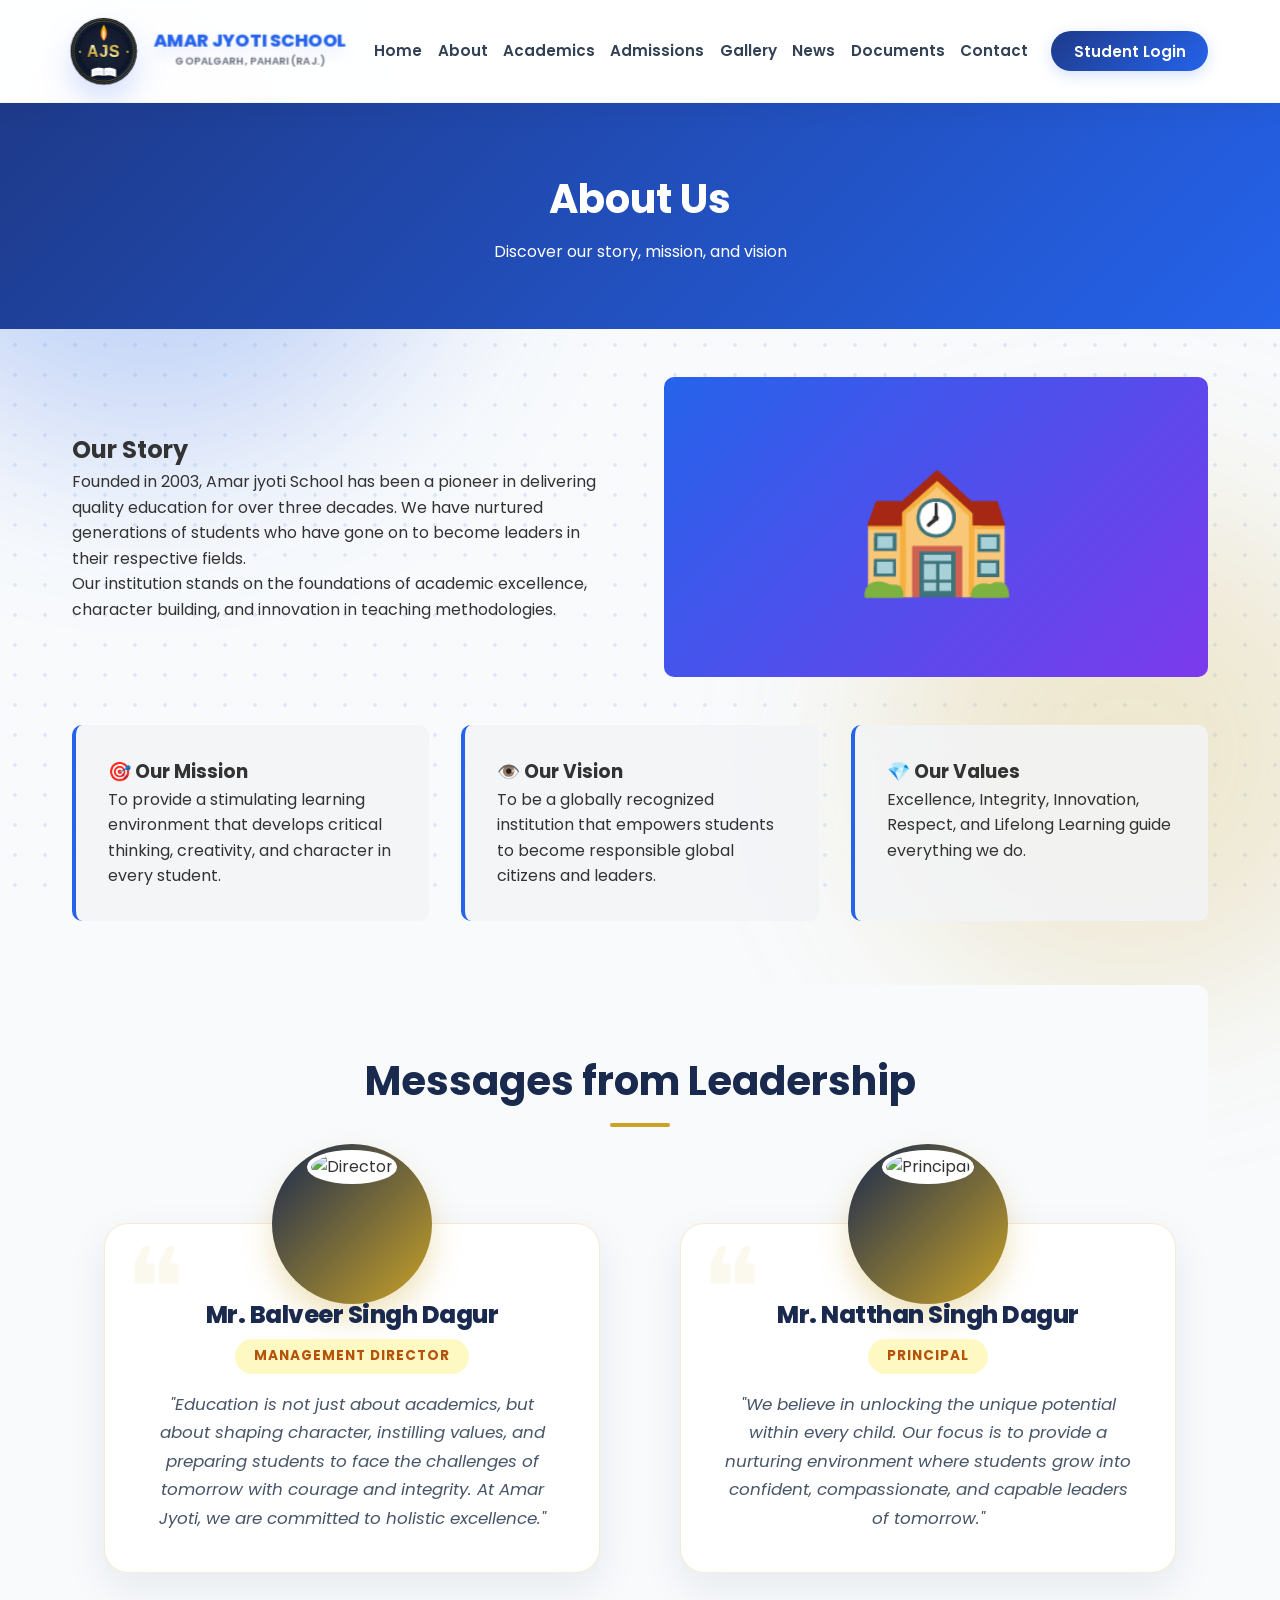
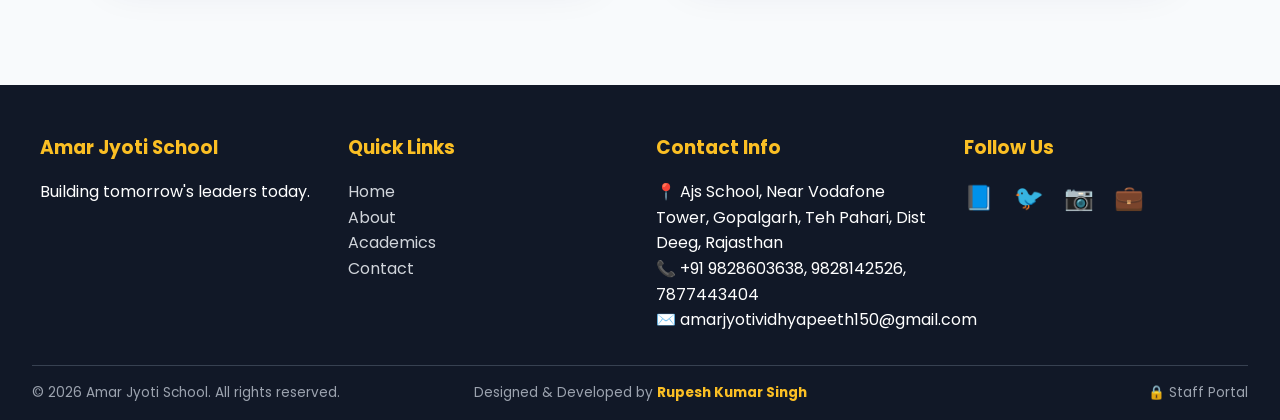
==== commit 23d369bd: "added UI features" ====
--- a/about.html
+++ b/about.html
@@ -5,8 +5,130 @@
     <meta name="viewport" content="width=device-width, initial-scale=1.0">
     <title>About Us - Amar Jyoti School</title>
     <link rel="icon" type="image/svg+xml" href="favicon.svg">
-    <link rel="stylesheet" href="css/styles.css?v=4">
+    <link rel="stylesheet" href="css/styles.css?v=8">
     <link href="https://fonts.googleapis.com/css2?family=Poppins:wght@300;400;600;700&display=swap" rel="stylesheet">
+    <style>
+        /* ============ LEADERSHIP SECTION ============ */
+        .leadership-section {
+            padding: 4rem 2rem;
+            background: #f8fafc; /* Soft light gray background */
+            margin-top: 4rem;
+            border-radius: 12px;
+        }
+
+        .leadership-grid {
+            display: grid;
+            grid-template-columns: repeat(auto-fit, minmax(320px, 1fr));
+            gap: 5rem;
+            max-width: 1100px;
+            margin: 0 auto;
+            margin-top: 6rem; /* Makes room for the larger overlapping photos */
+        }
+
+        .leadership-card {
+            background: #ffffff;
+            border-radius: 24px;
+            padding: 3.5rem 2.5rem 2.5rem;
+            position: relative;
+            box-shadow: 0 15px 40px rgba(26, 42, 79, 0.08);
+            text-align: center;
+            transition: all 0.4s cubic-bezier(0.175, 0.885, 0.32, 1.275);
+            border: 1px solid rgba(201, 162, 39, 0.2);
+            z-index: 1;
+        }
+
+        .leadership-card:hover {
+            transform: translateY(-12px);
+            box-shadow: 0 25px 50px rgba(26, 42, 79, 0.15);
+            border-color: #c9a227;
+        }
+
+        /* Large Watermark Quote */
+        .leadership-card::before {
+            content: "❝";
+            position: absolute;
+            top: 10px;
+            left: 20px;
+            font-size: 7rem;
+            color: rgba(201, 162, 39, 0.08);
+            font-family: Georgia, serif;
+            line-height: 1;
+            z-index: -1;
+        }
+
+        .leadership-photo-wrapper {
+            position: absolute;
+            top: -80px; 
+            left: 50%;
+            transform: translateX(-50%);
+            width: 160px;
+            height: 160px;
+            border-radius: 50%;
+            padding: 6px;
+            background: linear-gradient(135deg, #1a2a4f, #c9a227);
+            box-shadow: 0 15px 30px rgba(201, 162, 39, 0.3);
+            transition: transform 0.4s ease;
+        }
+
+        .leadership-card:hover .leadership-photo-wrapper {
+            transform: translateX(-50%) scale(1.05) rotate(3deg);
+        }
+
+        .leadership-photo {
+            width: 100%;
+            height: 100%;
+            object-fit: cover;
+            border-radius: 50%;
+            border: 4px solid #ffffff;
+            background: #ffffff;
+        }
+
+        .leadership-content {
+            margin-top: 1rem;
+            position: relative;
+            z-index: 2;
+        }
+
+        .leadership-name {
+            color: #1a2a4f;
+            font-size: 1.5rem;
+            font-weight: 800;
+            margin: 0;
+            letter-spacing: -0.5px;
+        }
+
+        .leadership-title {
+            display: inline-block;
+            background: #fef9c3;
+            color: #b45309;
+            padding: 0.4rem 1.2rem;
+            border-radius: 20px;
+            font-size: 0.85rem;
+            font-weight: 700;
+            text-transform: uppercase;
+            letter-spacing: 1px;
+            margin-top: 0.3rem;
+            margin-bottom: 1rem;
+        }
+
+        .quote-icon {
+            display: none;
+        }
+
+        .leadership-message {
+            color: #475569;
+            font-size: 1.05rem;
+            line-height: 1.7;
+            font-style: italic;
+            margin-bottom: 0;
+        }
+
+        @media (max-width: 768px) {
+            .leadership-grid {
+                gap: 6rem;
+            }
+        }
+    </style>
 </head>
 <body>
    <!-- Navigation -->
@@ -36,8 +158,8 @@
                 <li><a href="documents.html">Documents</a></li>
                 <li><a href="contact.html">Contact</a></li>
                 
-                <!-- Double-locked Student Login to prevent line breaking -->
-                <li style="white-space: nowrap; flex-shrink: 0;"><a href="student-login.html" style="white-space: nowrap;">Student Login</a></li>
+                <!-- Premium Student Login Button -->
+                <li class="nav-cta" style="white-space: nowrap; flex-shrink: 0; margin-left: 0.5rem;"><a href="student-login.html" style="white-space: nowrap;">Student Login</a></li>
             </ul>
 
             <!-- Mobile Hamburger Button -->
@@ -57,7 +179,7 @@
         <div class="about-grid">
             <div class="about-text">
                 <h2>Our Story</h2>
-                <p>Founded in 2003, Amar jyoti School has been a pioneer in delivering quality education for over five decades. We have nurtured generations of students who have gone on to become leaders in their respective fields.</p>
+                <p>Founded in 2003, Amar jyoti School has been a pioneer in delivering quality education for over three decades. We have nurtured generations of students who have gone on to become leaders in their respective fields.</p>
                 <p>Our institution stands on the foundations of academic excellence, character building, and innovation in teaching methodologies.</p>
             </div>
             <div class="about-image">
@@ -80,14 +202,40 @@
             </div>
         </div>
 
-        <div class="principal-message">
-            <h2 class="section-title">Principal's & Director's Message</h2>
-            <div class="message-card">
-                <div class="principal-photo">👨‍🏫</div>
-                <blockquote>
-                    "Education is not just about academics—it's about shaping minds, building character, and inspiring dreams. At Bright Future Academy, we are committed to providing every child with the tools they need to succeed."
-                </blockquote>
-                <p><strong>Mr. Natthan Singh Dagur & Mr. Balveer Singh Dagur</strong><br>Principal & Management Director</p>
+        <div class="principal-message leadership-section">
+            <div class="section-header" style="text-align: center; margin-bottom: 5rem;">
+                <h2 style="color: #1a2a4f; font-size: 2.5rem; margin-bottom: 0;">Messages from Leadership</h2>
+                <div style="width: 60px; height: 4px; background: #c9a227; margin: 10px auto; border-radius: 2px;"></div>
+            </div>
+
+            <div class="leadership-grid">
+                <!-- Director Card -->
+                <div class="leadership-card">
+                    <div class="leadership-photo-wrapper">
+                        <img src="images/director.jpg" alt="Director" class="leadership-photo">
+                    </div>
+                    <div class="leadership-content">
+                        <h3 class="leadership-name">Mr. Balveer Singh Dagur</h3>
+                        <span class="leadership-title">Management Director</span>
+                        <p class="leadership-message">
+                            "Education is not just about academics, but about shaping character, instilling values, and preparing students to face the challenges of tomorrow with courage and integrity. At Amar Jyoti, we are committed to holistic excellence."
+                        </p>
+                    </div>
+                </div>
+
+                <!-- Principal Card -->
+                <div class="leadership-card">
+                    <div class="leadership-photo-wrapper">
+                        <img src="images/principal.jpg" alt="Principal" class="leadership-photo">
+                    </div>
+                    <div class="leadership-content">
+                        <h3 class="leadership-name">Mr. Natthan Singh Dagur</h3>
+                        <span class="leadership-title">Principal</span>
+                        <p class="leadership-message">
+                        "We believe in unlocking the unique potential within every child. Our focus is to provide a nurturing environment where students grow into confident, compassionate, and capable leaders of tomorrow."
+                        </p>
+                    </div>
+                </div>
             </div>
         </div>
     </section>
--- a/css/styles.css
+++ b/css/styles.css
@@ -1,19 +1,58 @@
 * { margin: 0; padding: 0; box-sizing: border-box; }
+
+/* 1. Premium Dot Pattern Base Layer */
+html {
+    background-color: #f8fafc;
+    background-image: radial-gradient(rgba(37, 99, 235, 0.12) 2px, transparent 2px);
+    background-size: 30px 30px;
+    background-attachment: fixed;
+}
 
 body {
     font-family: 'Poppins', sans-serif;
     line-height: 1.6;
     color: #333;
-    background-color: #f8fafc;
+    background-color: transparent; /* Made transparent so orbs can be seen! */
+}
+
+/* 2. Ambient Glowing Orbs in Background */
+body::before, body::after {
+    content: '';
+    position: fixed;
+    border-radius: 50%;
+    z-index: -1;
+    filter: blur(90px);
+    pointer-events: none;
+}
+body::before {
+    width: 600px; height: 600px;
+    background: rgba(37, 99, 235, 0.25); /* Stronger School Blue Glow */
+    top: -150px; left: -150px;
+    animation: floatOrb 25s ease-in-out infinite alternate;
+}
+body::after {
+    width: 500px; height: 500px;
+    background: rgba(201, 162, 39, 0.20); /* Stronger School Gold Glow */
+    bottom: -100px; right: -100px;
+    animation: floatOrb 30s ease-in-out infinite alternate-reverse;
+}
+@keyframes floatOrb {
+    0% { transform: translate(0, 0) scale(1); }
+    50% { transform: translate(50px, 80px) scale(1.05); }
+    100% { transform: translate(-30px, 40px) scale(0.95); }
 }
 
 /* Navbar */
 .navbar {
-    background: #fff;
-    box-shadow: 0 2px 10px rgba(0,0,0,0.1);
+    background: rgba(255, 255, 255, 0.98);
+    backdrop-filter: blur(12px);
+    -webkit-backdrop-filter: blur(12px);
+    box-shadow: 0 4px 30px rgba(15, 23, 42, 0.05);
+    border-bottom: 1px solid rgba(0, 0, 0, 0.03);
     position: sticky;
     top: 0;
     z-index: 1000;
+    transition: all 0.3s ease;
 }
 .nav-container {
     max-width: 1200px;
@@ -52,15 +91,48 @@
 .nav-menu {
     display: flex;
     list-style: none;
-    gap: 2rem;
+    gap: clamp(0.5rem, 1.2vw, 1.5rem);
+    align-items: center;
 }
 .nav-menu a {
     text-decoration: none;
-    color: #333;
-    font-weight: 500;
+    color: #334155;
+    font-weight: 600;
+    font-size: 0.95rem;
+    position: relative;
+    padding: 0.3rem 0;
     transition: 0.3s;
 }
 .nav-menu a:hover, .nav-menu a.active { color: #2563eb; }
+
+.nav-menu li a::after {
+    content: '';
+    position: absolute;
+    bottom: -4px;
+    left: 0;
+    width: 0%;
+    height: 2.5px;
+    background: #c9a227;
+    transition: width 0.3s ease;
+    border-radius: 2px;
+}
+.nav-menu li a:hover::after { width: 100%; }
+
+/* Premium Student Login CTA Button */
+.nav-menu li.nav-cta a {
+    background: linear-gradient(135deg, #1e3a8a 0%, #2563eb 100%);
+    color: white !important;
+    padding: 0.6rem 1.4rem !important;
+    border-radius: 50px;
+    box-shadow: 0 4px 15px rgba(37, 99, 235, 0.2);
+    transition: all 0.3s ease !important;
+}
+.nav-menu li.nav-cta a::after { display: none; }
+.nav-menu li.nav-cta a:hover {
+    transform: translateY(-2px);
+    box-shadow: 0 8px 25px rgba(37, 99, 235, 0.35);
+    background: linear-gradient(135deg, #1e3a8a 0%, #3b82f6 100%);
+}
 .hamburger { display: none; cursor: pointer; }
 .hamburger span {
     display: block; width: 25px; height: 3px;
@@ -131,9 +203,25 @@
 /* Sections */
 .section-title {
     text-align: center;
-    font-size: 2.2rem;
-    margin: 3rem 0 2rem;
-    color: #1f2937;
+    font-size: 2.6rem;
+    font-weight: 800;
+    margin: 1rem auto 4rem;
+    color: #0f172a;
+    position: relative;
+    width: fit-content;
+    letter-spacing: -0.5px;
+    z-index: 2;
+}
+.section-title::after {
+    content: '';
+    position: absolute;
+    bottom: -12px;
+    left: 50%;
+    transform: translateX(-50%);
+    width: 80px;
+    height: 5px;
+    background: linear-gradient(90deg, #2563eb, #c9a227);
+    border-radius: 50px;
 }
 .features, .news, .academics-content, .about-content, .admissions-content, .contact-content {
     max-width: 1200px;
@@ -146,7 +234,11 @@
     gap: 2rem;
 }
 .feature-card, .news-card, .program-card {
-    background: white;
+    /* 3. Glassmorphism Upgrade */
+    background: rgba(255, 255, 255, 0.85);
+    backdrop-filter: blur(12px);
+    -webkit-backdrop-filter: blur(12px);
+    border: 1px solid rgba(255, 255, 255, 0.8);
     padding: 2rem;
     border-radius: 10px;
     box-shadow: 0 5px 15px rgba(0,0,0,0.08);
@@ -236,13 +328,18 @@
     margin: 3rem 0;
 }
 .mv-card {
-    background: #f3f4f6;
+    background: rgba(243, 244, 246, 0.85);
+    backdrop-filter: blur(12px);
+    -webkit-backdrop-filter: blur(12px);
     padding: 2rem;
     border-radius: 10px;
     border-left: 4px solid #2563eb;
 }
 .message-card {
-    background: white;
+    background: rgba(255, 255, 255, 0.85);
+    backdrop-filter: blur(12px);
+    -webkit-backdrop-filter: blur(12px);
+    border: 1px solid rgba(255, 255, 255, 0.8);
     padding: 3rem;
     border-radius: 10px;
     box-shadow: 0 5px 15px rgba(0,0,0,0.08);
@@ -304,7 +401,10 @@
 .admission-form, .contact-form {
     max-width: 800px;
     margin: auto;
-    background: white;
+    background: rgba(255, 255, 255, 0.85);
+    backdrop-filter: blur(12px);
+    -webkit-backdrop-filter: blur(12px);
+    border: 1px solid rgba(255, 255, 255, 0.8);
     padding: 2rem;
     border-radius: 10px;
     box-shadow: 0 5px 15px rgba(0,0,0,0.08);
@@ -363,22 +463,29 @@
 }
 .info-icon { font-size: 2rem; }
 
-/* Responsive */
-@media (max-width: 768px) {
+/* Responsive Navbar (Trigger earlier due to many menu items) */
+@media (max-width: 1050px) {
     .nav-menu {
         position: fixed;
         top: 70px;
         left: -100%;
         flex-direction: column;
-        background: white;
+        background: rgba(255, 255, 255, 0.98);
+        backdrop-filter: blur(10px);
         width: 100%;
         text-align: center;
         padding: 2rem 0;
         transition: 0.3s;
         box-shadow: 0 5px 15px rgba(0,0,0,0.1);
+        gap: 1.5rem;
     }
     .nav-menu.active { left: 0; }
     .hamburger { display: block; }
+    .nav-menu li.nav-cta { margin-left: 0 !important; margin-top: 1rem; }
+}
+
+/* Responsive General */
+@media (max-width: 768px) {
     .hero h1 { font-size: 1.6rem; line-height: 1.3; }
     .about-grid, .contact-grid, .form-row {
         grid-template-columns: 1fr;
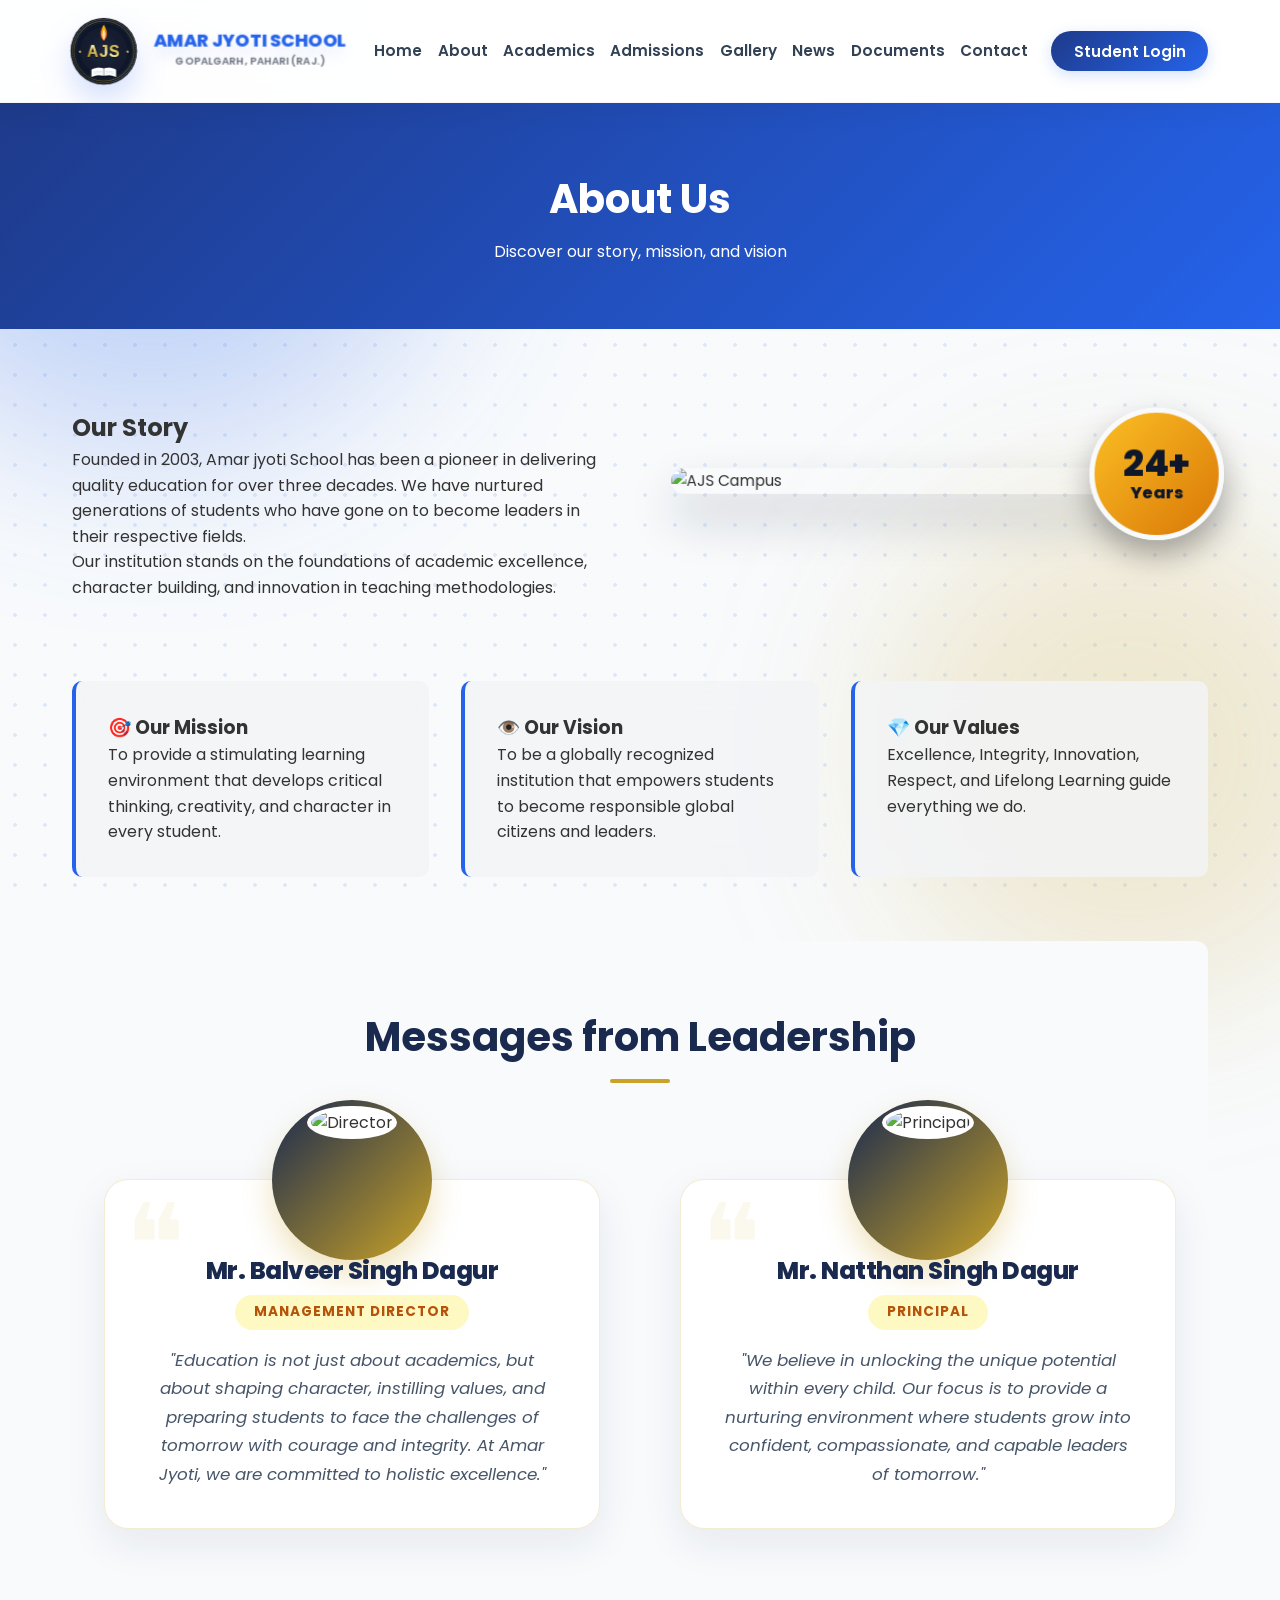
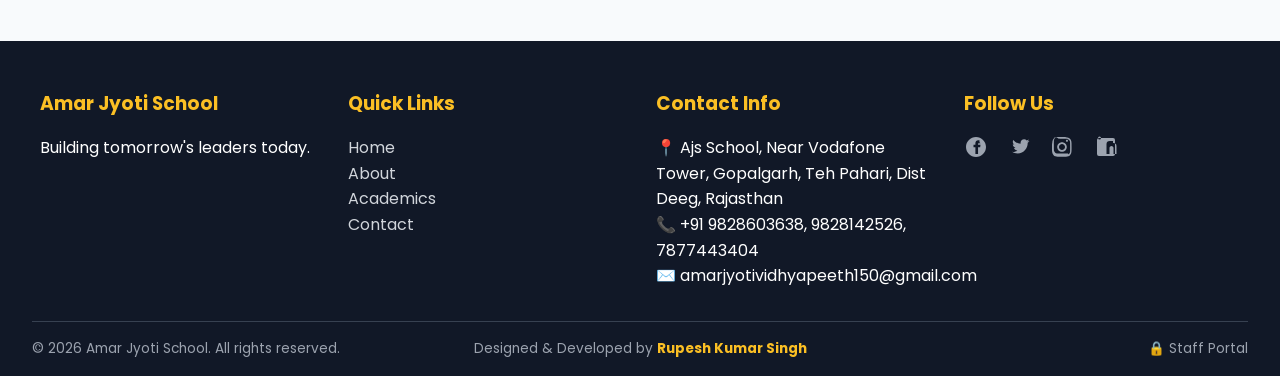
==== commit b45eaa91: "added UI features" ====
--- a/about.html
+++ b/about.html
@@ -5,7 +5,7 @@
     <meta name="viewport" content="width=device-width, initial-scale=1.0">
     <title>About Us - Amar Jyoti School</title>
     <link rel="icon" type="image/svg+xml" href="favicon.svg">
-    <link rel="stylesheet" href="css/styles.css?v=8">
+    <link rel="stylesheet" href="css/styles.css?v=28">
     <link href="https://fonts.googleapis.com/css2?family=Poppins:wght@300;400;600;700&display=swap" rel="stylesheet">
     <style>
         /* ============ LEADERSHIP SECTION ============ */
@@ -124,13 +124,27 @@
         }
 
         @media (max-width: 768px) {
+            .leadership-section {
+                padding: 3rem 1rem;
+            }
             .leadership-grid {
                 gap: 6rem;
             }
+            .leadership-card {
+                padding: 4rem 1.5rem 2rem;
+            }
         }
     </style>
 </head>
 <body>
+    <!-- Page Transition Fader -->
+    <div class="page-fader" id="pageFader"></div>
+
+    <!-- Scroll Progress Bar -->
+    <div class="scroll-progress-container">
+        <div class="scroll-progress-bar" id="scrollProgressBar"></div>
+    </div>
+
    <!-- Navigation -->
     <nav class="navbar">
         <div class="nav-container">
@@ -183,7 +197,12 @@
                 <p>Our institution stands on the foundations of academic excellence, character building, and innovation in teaching methodologies.</p>
             </div>
             <div class="about-image">
-                <div class="image-placeholder">🏫</div>
+                <div class="about-image-wrapper">
+                    <img src="https://images.unsplash.com/photo-1562774053-701939374585?ixlib=rb-4.0.3&auto=format&fit=crop&w=800&q=80" alt="AJS Campus">
+                    <div class="about-image-badge">
+                        <span>24+</span> Years
+                    </div>
+                </div>
             </div>
         </div>
 
@@ -264,10 +283,10 @@
         <div class="footer-section">
             <h3>Follow Us</h3>
             <div class="social-links">
-                <a href="#">📘</a>
-                <a href="#">🐦</a>
-                <a href="#">📷</a>
-                <a href="#">💼</a>
+                <a href="#" aria-label="Facebook"><svg viewBox="0 0 24 24"><path d="M12 2.04C6.5 2.04 2 6.53 2 12.06c0 5.52 4.5 10.02 10 10.02s10-4.5 10-10.02C22 6.53 17.5 2.04 12 2.04zM16.5 8.26h-1.88c-.47 0-.57.22-.57.58v1.03h2.45l-.32 2.48h-2.13v6.53H11.4V12.35H9.5V9.87h1.9V8.08c0-1.88 1.14-2.92 2.8-2.92h1.3v2.1z"/></svg></a>
+                <a href="#" aria-label="Twitter"><svg viewBox="0 0 24 24"><path d="M22.46 6c-.64.28-1.32.47-2.03.56.74-.44 1.3-1.14 1.56-1.95-.69.41-1.46.71-2.28.87-.65-.69-1.58-1.12-2.6-1.12-1.97 0-3.56 1.6-3.56 3.56 0 .28.03.55.09.81-2.96-.15-5.58-1.57-7.34-3.72-.3.53-.48 1.14-.48 1.8 0 1.23.63 2.32 1.58 2.95-.58-.02-1.13-.18-1.61-.44v.04c0 1.72 1.22 3.16 2.85 3.49-.3.08-.61.12-.94.12-.23 0-.45-.02-.67-.06.45 1.41 1.77 2.44 3.33 2.47-1.22.96-2.75 1.53-4.42 1.53-.29 0-.57-.02-.85-.05 1.57 1.01 3.44 1.6 5.46 1.6 6.55 0 10.14-5.44 10.14-10.14 0-.15 0-.3-.01-.45.7-.5 1.3-1.12 1.78-1.84z"/></svg></a>
+                <a href="#" aria-label="Instagram"><svg viewBox="0 0 24 24"><path d="M12 2c-2.72 0-3.06.01-4.12.06-1.06.05-1.79.23-2.43.48-.65.25-1.13.59-1.62 1.08-.49.49-.83.97-1.08 1.62-.25.64-.43 1.37-.48 2.43C2.01 8.94 2 9.28 2 12s.01 3.06.06 4.12c.05 1.06.23 1.79.48 2.43.25.65.59 1.13 1.08 1.62.49.49.97.83 1.62 1.08.64.25 1.37.43 2.43.48 1.06.05 1.4.06 4.12.06s3.06-.01 4.12-.06c1.06-.05 1.79-.23 2.43-.48.65-.25 1.13-.59 1.62-1.08.49-.49.83-.97 1.08-1.62.25-.64.43-1.37.48-2.43.05-1.06.06-1.4.06-4.12s-.01-3.06-.06-4.12c-.05-1.06-.23-1.79-.48-2.43-.25-.65-.59-1.13-1.08-1.62-.49-.49-.97-.83-1.62-1.08-.64-.25-1.37-.43-2.43-.48C15.06 2.01 14.72 2 12 2zm0 1.8c2.67 0 2.98.01 4.04.06 1-.05 1.5.12 1.87.27.45.18.78.43 1.12.78.34.34.59.67.78 1.12.15.37.32.87.27 1.87.05 1.06.06 1.37.06 4.04s-.01 2.98-.06 4.04c-.05 1 .12 1.5-.27 1.87-.18.45-.43.78-.78 1.12-.34.34-.67.59-1.12-.78.37.15-.87.32-1.87.27-1.06.05-1.37.06-4.04.06s-2.98-.01-4.04-.06c-1-.05-1.5-.12-1.87-.27-.45-.18-.78-.43-1.12-.78-.34-.34-.59-.67-.78-1.12-.15-.37-.32-.87-.27-1.87-.05-1.06-.06-1.37-.06-4.04s.01-2.98.06-4.04c.05-1-.12-1.5.27-1.87.18-.45.43-.78.78-1.12.34-.34.67-.59-1.12-.78.37-.15.87-.32 1.87-.27C9.02 3.81 9.33 3.8 12 3.8zm0 3.35c-2.65 0-4.8 2.15-4.8 4.8s2.15 4.8 4.8 4.8 4.8-2.15 4.8-4.8-2.15-4.8-4.8-4.8zm0 7.8c-1.66 0-3-1.34-3-3s1.34-3 3-3 3 1.34 3 3-1.34 3-3 3zm4.95-8.2c-.58 0-1.05-.47-1.05-1.05s.47-1.05 1.05-1.05 1.05.47 1.05 1.05-.47 1.05-1.05 1.05z"/></svg></a>
+                <a href="#" aria-label="LinkedIn"><svg viewBox="0 0 24 24"><path d="M19 3a2 2 0 0 1 2 2v14a2 2 0 0 1-2 2H5a2 2 0 0 1-2-2V5a2 2 0 0 1 2-2h14zm-11 5v9h3V8h-3zm-1-2h5v13H7V6zm12 0h-3.26a3.26 3.26 0 0 0-3.24 3.24V19h3v-5.76c0-1.24.74-2.24 2-2.24s2 1 2 2.24V19h3V11.24A3.26 3.26 0 0 0 19 8zM5.5 4.5a1.5 1.5 0 1 0 0-3 1.5 1.5 0 0 0 0 3z"/></svg></a>
             </div>
         </div>
     </div>
--- a/css/styles.css
+++ b/css/styles.css
@@ -6,6 +6,7 @@
     background-image: radial-gradient(rgba(37, 99, 235, 0.12) 2px, transparent 2px);
     background-size: 30px 30px;
     background-attachment: fixed;
+    overflow-x: clip; /* Enforces strict clipping to prevent mobile side-scroll */
 }
 
 body {
@@ -13,6 +14,7 @@
     line-height: 1.6;
     color: #333;
     background-color: transparent; /* Made transparent so orbs can be seen! */
+    overflow-x: clip; /* Fixes any horizontal scroll/pushing on mobile */
 }
 
 /* 2. Ambient Glowing Orbs in Background */
@@ -286,7 +288,17 @@
 .footer-section ul { list-style: none; }
 .footer-section a { color: #d1d5db; text-decoration: none; }
 .footer-section a:hover { color: #fbbf24; }
-.social-links a { font-size: 1.5rem; margin-right: 1rem; }
+.social-links { display: flex; gap: 1.2rem; }
+.social-links a {
+    color: #9ca3af;
+    transition: all 0.3s ease;
+    display: inline-block;
+}
+.social-links a:hover {
+    color: #fbbf24;
+    transform: translateY(-3px);
+}
+.social-links svg { width: 24px; height: 24px; fill: currentColor; }
 .footer-bottom {
     text-align: center;
     border-top: 1px solid #374151;
@@ -311,16 +323,51 @@
     grid-template-columns: 1fr 1fr;
     gap: 3rem;
     align-items: center;
-}
-.image-placeholder {
-    background: linear-gradient(135deg, #2563eb, #7c3aed);
-    height: 300px;
-    border-radius: 10px;
-    display: flex;
-    align-items: center;
+    padding: 2rem 0;
+}
+.about-text {
+    position: relative; /* Establish stacking context */
+    z-index: 2;         /* Ensure text is above the overlapping image badge */
+}
+.about-image-wrapper {
+    position: relative;
+    border-radius: 24px;
+    overflow: visible;
+    box-shadow: 0 25px 50px rgba(15, 23, 42, 0.2);
+    transform: perspective(1000px) rotateY(-5deg);
+    transition: all 0.6s cubic-bezier(0.165, 0.84, 0.44, 1);
+    margin-bottom: 3rem; /* Adds space so the badge doesn't hit the section below */
+}
+.about-image-wrapper:hover {
+    transform: perspective(1000px) rotateY(0deg) scale(1.02);
+    box-shadow: 0 30px 60px rgba(37, 99, 235, 0.3);
+}
+.about-image-wrapper img {
+    width: 100%;
+    border-radius: 24px;
+    display: block;
+}
+.about-image-badge {
+    position: absolute;
+    bottom: -45px; /* Pushes the badge further down away from the image center */
+    right: -10px;
+    background: linear-gradient(135deg, #fbbf24, #d97706);
+    color: #0f172a;
+    padding: 1.2rem;
+    border-radius: 50%;
+    font-weight: 800;
+    text-align: center;
+    box-shadow: 0 15px 30px rgba(0,0,0,0.3);
+    border: 5px solid #f8fafc;
+    width: 130px;
+    height: 130px;
+    display: flex;
+    flex-direction: column;
     justify-content: center;
-    font-size: 8rem;
-}
+    line-height: 1.1;
+    transform: translateZ(30px);
+}
+.about-image-badge span { font-size: 2.2rem; }
 .mission-vision {
     display: grid;
     grid-template-columns: repeat(auto-fit, minmax(250px, 1fr));
@@ -467,12 +514,16 @@
 @media (max-width: 1050px) {
     .nav-menu {
         position: fixed;
-        top: 70px;
+        top: 103px;
         left: -100%;
         flex-direction: column;
-        background: rgba(255, 255, 255, 0.98);
+        background: linear-gradient(135deg, rgba(15, 23, 42, 0.95) 0%, rgba(30, 58, 138, 0.95) 100%), 
+                    url('https://images.unsplash.com/photo-1541829070764-84a7d30dd3f3?ixlib=rb-4.0.3&auto=format&fit=crop&w=1920&q=80') no-repeat center center fixed;
+        background-size: cover;
         backdrop-filter: blur(10px);
         width: 100%;
+        height: calc(100vh - 103px);
+        overflow-y: auto;
         text-align: center;
         padding: 2rem 0;
         transition: 0.3s;
@@ -482,20 +533,89 @@
     .nav-menu.active { left: 0; }
     .hamburger { display: block; }
     .nav-menu li.nav-cta { margin-left: 0 !important; margin-top: 1rem; }
+    .nav-menu a {
+        color: #ffffff;
+        font-size: 1.1rem;
+    }
+    .nav-menu a:hover, .nav-menu a.active {
+        color: #fbbf24;
+    }
+    .nav-menu li.nav-cta a {
+        background: linear-gradient(135deg, #fbbf24 0%, #d97706 100%);
+        color: #0f172a !important;
+        box-shadow: 0 4px 15px rgba(251, 191, 36, 0.3);
+    }
 }
 
 /* Responsive General */
 @media (max-width: 768px) {
     .hero h1 { font-size: 1.6rem; line-height: 1.3; }
+    .section-title {
+        font-size: 2rem;
+        margin-bottom: 2.5rem;
+    }
+    .page-header { padding: 3rem 1.5rem; }
     .about-grid, .contact-grid, .form-row {
         grid-template-columns: 1fr;
     }
-}
-
-
-
-
-
+    .message-card {
+        padding: 1.5rem; /* Reduces padding to fit mobile screens perfectly */
+    }
+    .features, .news, .academics-content, .about-content, .admissions-content, .contact-content {
+        padding: 2rem 1.5rem; /* Better mobile spacing */
+    }
+    .stats, .login-page, html {
+        background-attachment: scroll !important; /* Fixes "misaligned/zoomed background" bug on iOS/mobile */
+    }
+    /* Scale down the badge on smaller screens so it doesn't bleed over */
+    .about-image-badge {
+        width: 100px;
+        height: 100px;
+        bottom: -35px;
+        padding: 0.8rem;
+    }
+    .about-image-badge span { font-size: 1.6rem; }
+}
+
+/* ============ SCROLL PROGRESS BAR ============ */
+.scroll-progress-container {
+    position: fixed;
+    top: 0; left: 0; width: 100%; height: 4px;
+    background: transparent; z-index: 10001; pointer-events: none;
+}
+.scroll-progress-bar {
+    height: 100%; width: 0%;
+    background: linear-gradient(90deg, #2563eb, #fbbf24);
+    box-shadow: 0 0 10px rgba(251, 191, 36, 0.7);
+    border-radius: 0 2px 2px 0;
+    transition: width 0.1s ease-out;
+}
+
+/* ============ ANIMATED MOUSE INDICATOR ============ */
+.scroll-indicator {
+    position: absolute; bottom: 30px; left: 50%; transform: translateX(-50%);
+    display: flex; flex-direction: column; align-items: center;
+    color: rgba(255, 255, 255, 0.8); animation: fadeUp 1s 0.8s forwards, bounce 2s infinite 1.5s;
+    opacity: 0; text-decoration: none; font-size: 0.85rem; font-weight: 600; letter-spacing: 1px;
+}
+.mouse {
+    width: 26px; height: 42px; border: 2px solid rgba(255, 255, 255, 0.8);
+    border-radius: 20px; position: relative; margin-bottom: 8px;
+}
+.mouse::before {
+    content: ''; position: absolute; top: 6px; left: 50%; transform: translateX(-50%);
+    width: 4px; height: 8px; background: #fbbf24; border-radius: 2px;
+    animation: scrollWheel 2s infinite;
+}
+@keyframes bounce {
+    0%, 20%, 50%, 80%, 100% { transform: translateY(0) translateX(-50%); }
+    40% { transform: translateY(-10px) translateX(-50%); }
+    60% { transform: translateY(-5px) translateX(-50%); }
+}
+@keyframes scrollWheel {
+    0% { top: 6px; opacity: 1; }
+    100% { top: 20px; opacity: 0; }
+}
 
 /* Success Animation */
 .success-animation {
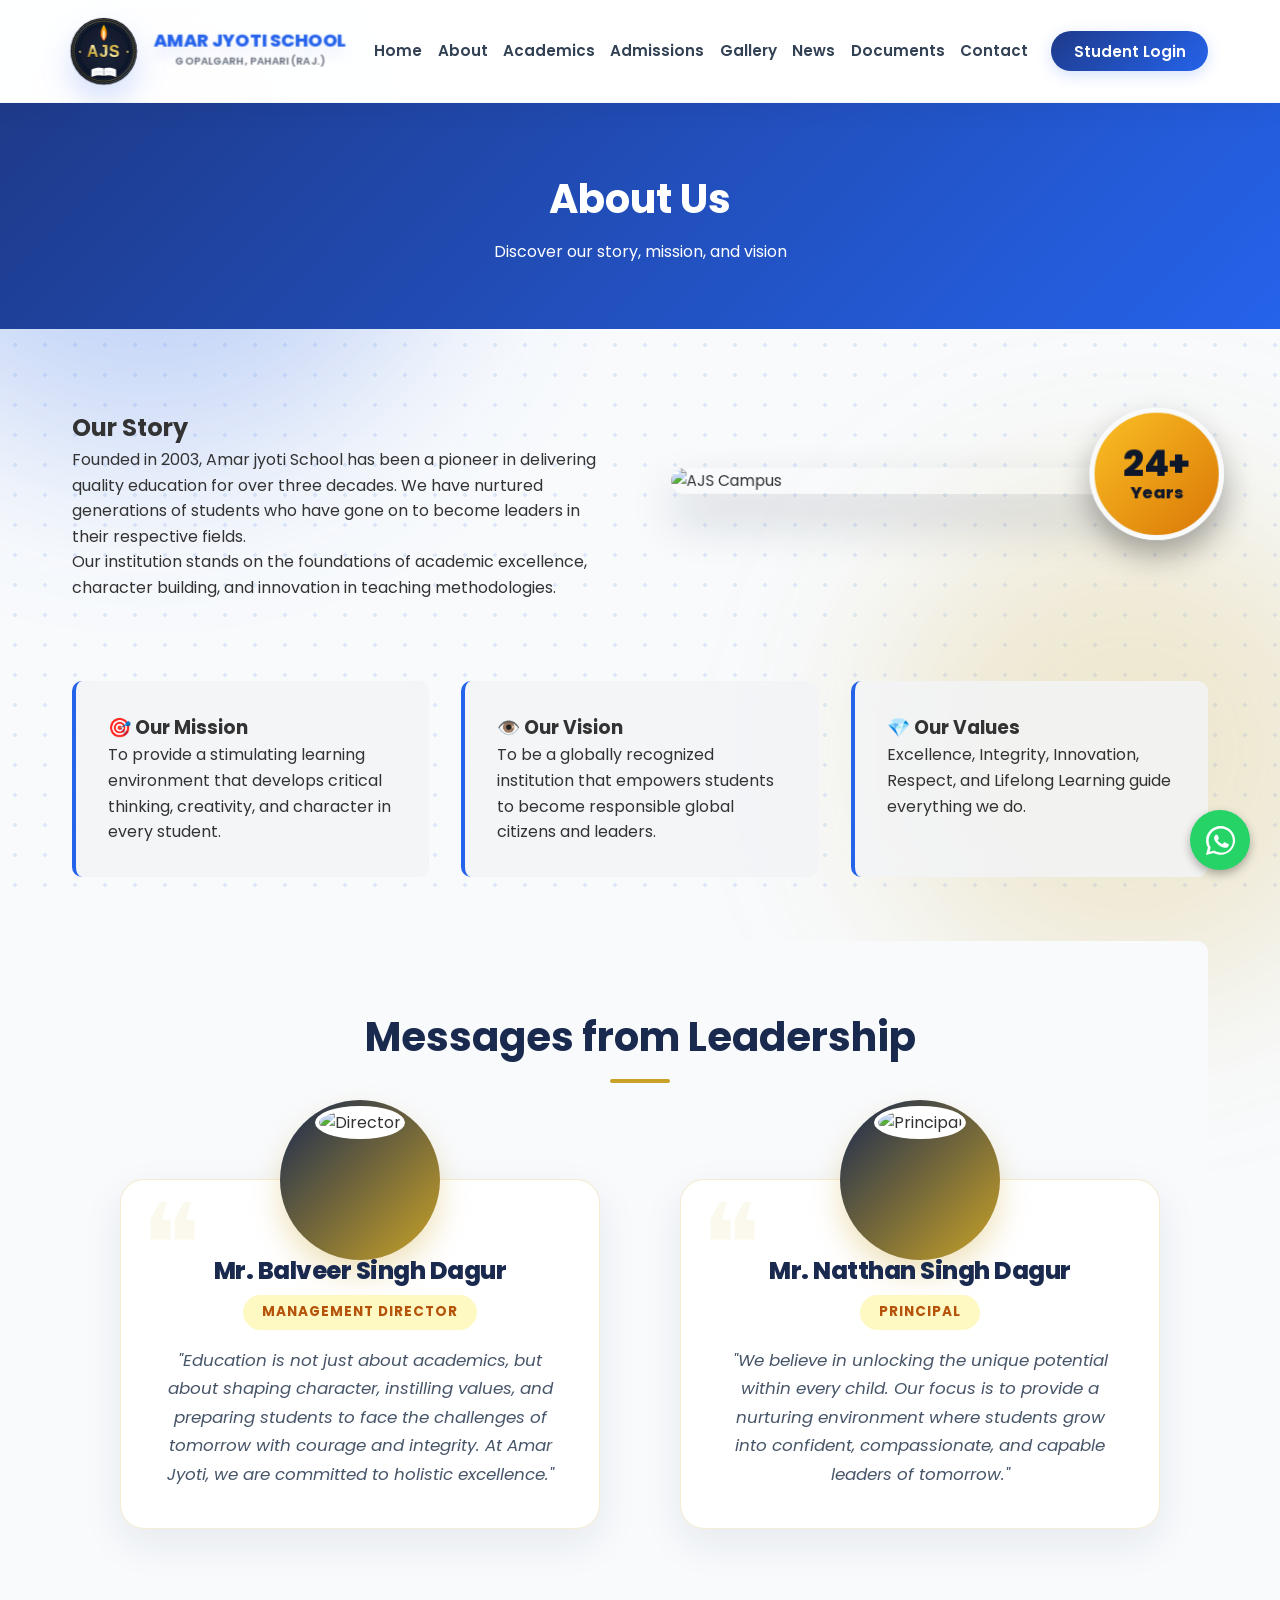
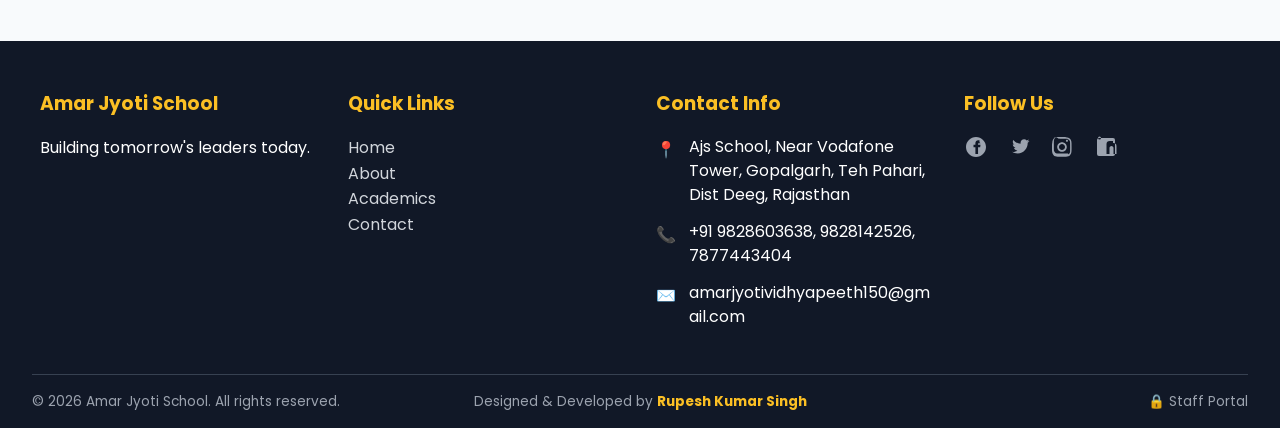
==== commit 68aab3ee: "DNS syncing issue" ====
--- a/about.html
+++ b/about.html
@@ -5,7 +5,7 @@
     <meta name="viewport" content="width=device-width, initial-scale=1.0">
     <title>About Us - Amar Jyoti School</title>
     <link rel="icon" type="image/svg+xml" href="favicon.svg">
-    <link rel="stylesheet" href="css/styles.css?v=28">
+    <link rel="stylesheet" href="css/styles.css?v=35">
     <link href="https://fonts.googleapis.com/css2?family=Poppins:wght@300;400;600;700&display=swap" rel="stylesheet">
     <style>
         /* ============ LEADERSHIP SECTION ============ */
@@ -17,8 +17,9 @@
         }
 
         .leadership-grid {
-            display: grid;
-            grid-template-columns: repeat(auto-fit, minmax(320px, 1fr));
+            display: flex;
+            justify-content: center;
+            flex-wrap: wrap;
             gap: 5rem;
             max-width: 1100px;
             margin: 0 auto;
@@ -26,6 +27,8 @@
         }
 
         .leadership-card {
+            flex: 1 1 320px;
+            max-width: 480px;
             background: #ffffff;
             border-radius: 24px;
             padding: 3.5rem 2.5rem 2.5rem;
@@ -276,9 +279,18 @@
         </div>
         <div class="footer-section">
             <h3>Contact Info</h3>
-            <p>📍 Ajs School, Near Vodafone Tower, Gopalgarh, Teh Pahari, Dist Deeg, Rajasthan</p>
-            <p>📞 +91 9828603638, 9828142526, 7877443404</p>
-            <p style="white-space: nowrap;">✉️ amarjyotividhyapeeth150@gmail.com</p>
+            <div class="footer-contact-item">
+                <span>📍</span>
+                <p>Ajs School, Near Vodafone Tower, Gopalgarh, Teh Pahari, Dist Deeg, Rajasthan</p>
+            </div>
+            <div class="footer-contact-item">
+                <span>📞</span>
+                <p>+91 9828603638, 9828142526, 7877443404</p>
+            </div>
+            <div class="footer-contact-item">
+                <span>✉️</span>
+                <p>amarjyotividhyapeeth150@gmail.com</p>
+            </div>
         </div>
         <div class="footer-section">
             <h3>Follow Us</h3>
@@ -301,6 +313,11 @@
     </div>
 </footer>
 
+<!-- Floating WhatsApp Icon -->
+<a href="https://wa.me/919828603638" class="whatsapp-float" target="_blank" rel="noopener noreferrer" aria-label="Chat on WhatsApp">
+    <svg viewBox="0 0 24 24"><path d="M12.01 2.014c-5.46 0-9.91 4.45-9.91 9.91 0 1.75.46 3.42 1.3 4.9L2 22l5.34-1.39c1.45.79 3.09 1.21 4.77 1.21 5.46 0 9.91-4.45 9.91-9.91s-4.45-9.91-9.91-9.91zm0 18.22c-1.48 0-2.89-.39-4.14-1.12l-.3-.18-3.07.8.82-3-.2-.31c-.81-1.28-1.23-2.77-1.23-4.32 0-4.57 3.73-8.3 8.3-8.3 4.58 0 8.3 3.73 8.3 8.3s-3.72 8.3-8.3 8.3zm4.56-6.22c-.25-.13-1.48-.73-1.71-.82-.23-.08-.4-.13-.57.13-.17.25-.65.82-.79.98-.15.17-.3.19-.55.06-1.07-.55-2.03-1.16-2.82-2.12-.24-.3-.02-.45.1-.58.12-.11.25-.3.38-.45.13-.15.17-.25.25-.41.08-.17.04-.31-.02-.43-.06-.13-.57-1.38-.79-1.89-.21-.5-.42-.43-.57-.44-.15-.01-.3-.01-.46-.01-.15 0-.41.06-.63.33-.21.28-.82.8-.82 1.96s.84 2.27.96 2.44c.11.17 1.66 2.54 4.02 3.51 1.77.73 2.45.79 3.29.67.82-.12 1.48-.61 1.69-1.2.21-.59.21-1.1.15-1.2-.06-.11-.21-.17-.46-.3z"/></svg>
+</a>
+
     <script src="js/script.js"></script>
 </body>
 </html>
--- a/css/styles.css
+++ b/css/styles.css
@@ -63,6 +63,20 @@
     justify-content: space-between;
     align-items: center;
     padding: 1rem 2rem;
+    transition: all 0.4s ease;
+}
+
+/* Dynamic Navbar Scroll Effect */
+.navbar.scrolled {
+    background: rgba(255, 255, 255, 0.85);
+    box-shadow: 0 10px 30px rgba(15, 23, 42, 0.1);
+}
+.navbar.scrolled .nav-container {
+    padding: 0.5rem 2rem;
+}
+.navbar.scrolled .logo img {
+    height: 50px !important;
+    width: 50px !important;
 }
 
 /* Premium 3D Spatial Parallax Logo */
@@ -298,6 +312,24 @@
     color: #fbbf24;
     transform: translateY(-3px);
 }
+
+/* Footer Contact Alignments */
+.footer-contact-item {
+    display: flex;
+    gap: 0.8rem;
+    margin-bottom: 0.8rem;
+    align-items: flex-start;
+}
+.footer-contact-item p {
+    margin: 0;
+    line-height: 1.5;
+    word-break: break-word;
+}
+.footer-contact-item span {
+    flex-shrink: 0;
+    margin-top: 2px;
+}
+
 .social-links svg { width: 24px; height: 24px; fill: currentColor; }
 .footer-bottom {
     text-align: center;
@@ -513,8 +545,8 @@
 /* Responsive Navbar (Trigger earlier due to many menu items) */
 @media (max-width: 1050px) {
     .nav-menu {
-        position: fixed;
-        top: 103px;
+        position: absolute;
+        top: 100%;
         left: -100%;
         flex-direction: column;
         background: linear-gradient(135deg, rgba(15, 23, 42, 0.95) 0%, rgba(30, 58, 138, 0.95) 100%), 
@@ -522,10 +554,10 @@
         background-size: cover;
         backdrop-filter: blur(10px);
         width: 100%;
-        height: calc(100vh - 103px);
+        height: 100vh;
         overflow-y: auto;
         text-align: center;
-        padding: 2rem 0;
+        padding: 2rem 0 150px 0; /* Extra padding ensures bottom links aren't cut off */
         transition: 0.3s;
         box-shadow: 0 5px 15px rgba(0,0,0,0.1);
         gap: 1.5rem;
@@ -1065,11 +1097,14 @@
     .footer-bottom {
         flex-direction: column;
         text-align: center;
-    }
-    .footer-bottom > p,
+        gap: 0.8rem;
+    }
+    .footer-bottom > p:first-child,
+    .footer-bottom > p:nth-child(2),
     .footer-bottom .staff-link {
         text-align: center;
         flex: none;
+        width: 100%;
     }
 }
    
@@ -1126,4 +1161,107 @@
     backdrop-filter: blur(10px);
     box-shadow: 0 25px 50px -12px rgba(0, 0, 0, 0.35) !important;
     border: 1px solid rgba(255, 255, 255, 0.3) !important;
-}+}
+
+/* ============ FLOATING WHATSAPP ICON ============ */
+.whatsapp-float {
+    position: fixed;
+    bottom: 30px;
+    right: 30px;
+    width: 60px;
+    height: 60px;
+    background-color: #25d366;
+    color: #FFF;
+    border-radius: 50px;
+    box-shadow: 0 4px 10px rgba(0,0,0,0.3);
+    z-index: 10000;
+    display: flex;
+    align-items: center;
+    justify-content: center;
+    transition: all 0.3s ease;
+    animation: pulse-wa 2s infinite;
+}
+.whatsapp-float:hover {
+    transform: scale(1.1);
+    background-color: #128c7e;
+    color: #FFF;
+}
+.whatsapp-float svg { width: 35px; height: 35px; fill: currentColor; }
+@keyframes pulse-wa {
+    0% { box-shadow: 0 0 0 0 rgba(37, 211, 102, 0.7); }
+    70% { box-shadow: 0 0 0 15px rgba(37, 211, 102, 0); }
+    100% { box-shadow: 0 0 0 0 rgba(37, 211, 102, 0); }
+}
+@media (max-width: 768px) {
+    .whatsapp-float { width: 50px; height: 50px; bottom: 20px; right: 20px; }
+    .whatsapp-float svg { width: 28px; height: 28px; }
+}
+
+/* ============ BACK TO TOP BUTTON ============ */
+.back-to-top {
+    position: fixed;
+    bottom: 100px; /* Sits beautifully above the WhatsApp icon */
+    right: 35px;
+    background: linear-gradient(135deg, #1e3a8a 0%, #3b82f6 100%);
+    color: white;
+    width: 45px;
+    height: 45px;
+    border-radius: 50%;
+    border: none;
+    font-size: 1.2rem;
+    cursor: pointer;
+    opacity: 0;
+    visibility: hidden;
+    transform: translateY(20px);
+    transition: all 0.3s cubic-bezier(0.4, 0, 0.2, 1);
+    box-shadow: 0 4px 15px rgba(37, 99, 235, 0.3);
+    z-index: 9999;
+    display: flex;
+    align-items: center;
+    justify-content: center;
+}
+.back-to-top.visible {
+    opacity: 1;
+    visibility: visible;
+    transform: translateY(0);
+}
+.back-to-top:hover {
+    transform: translateY(-5px);
+    box-shadow: 0 8px 25px rgba(37, 99, 235, 0.4);
+}
+@media (max-width: 768px) {
+    .back-to-top { bottom: 80px; right: 22px; width: 40px; height: 40px; font-size: 1rem; }
+}
+
+/* ============ TOAST NOTIFICATIONS ============ */
+#toast-container {
+    position: fixed;
+    bottom: 20px;
+    right: 20px;
+    z-index: 10001;
+    display: flex;
+    flex-direction: column;
+    gap: 0.8rem;
+    align-items: flex-end;
+}
+.toast {
+    background: white;
+    color: #334155;
+    padding: 1rem 1.5rem;
+    border-radius: 12px;
+    box-shadow: 0 10px 25px rgba(0,0,0,0.15);
+    border-left: 5px solid #6b7280;
+    min-width: 280px;
+    max-width: 350px;
+    opacity: 0;
+    transform: translateX(20px);
+    animation: slideInToast 0.5s forwards, fadeOutToast 0.5s 4.5s forwards;
+}
+.toast.toast-success { border-left-color: #10b981; }
+.toast.toast-error { border-left-color: #ef4444; }
+.toast.toast-info { border-left-color: #3b82f6; }
+.toast-title { font-weight: 700; margin-bottom: 0.3rem; }
+.toast-message { font-size: 0.9rem; }
+
+@keyframes slideInToast { to { opacity: 1; transform: translateX(0); } }
+@keyframes fadeOutToast { from { opacity: 1; } to { opacity: 0; transform: translateX(20px); } }
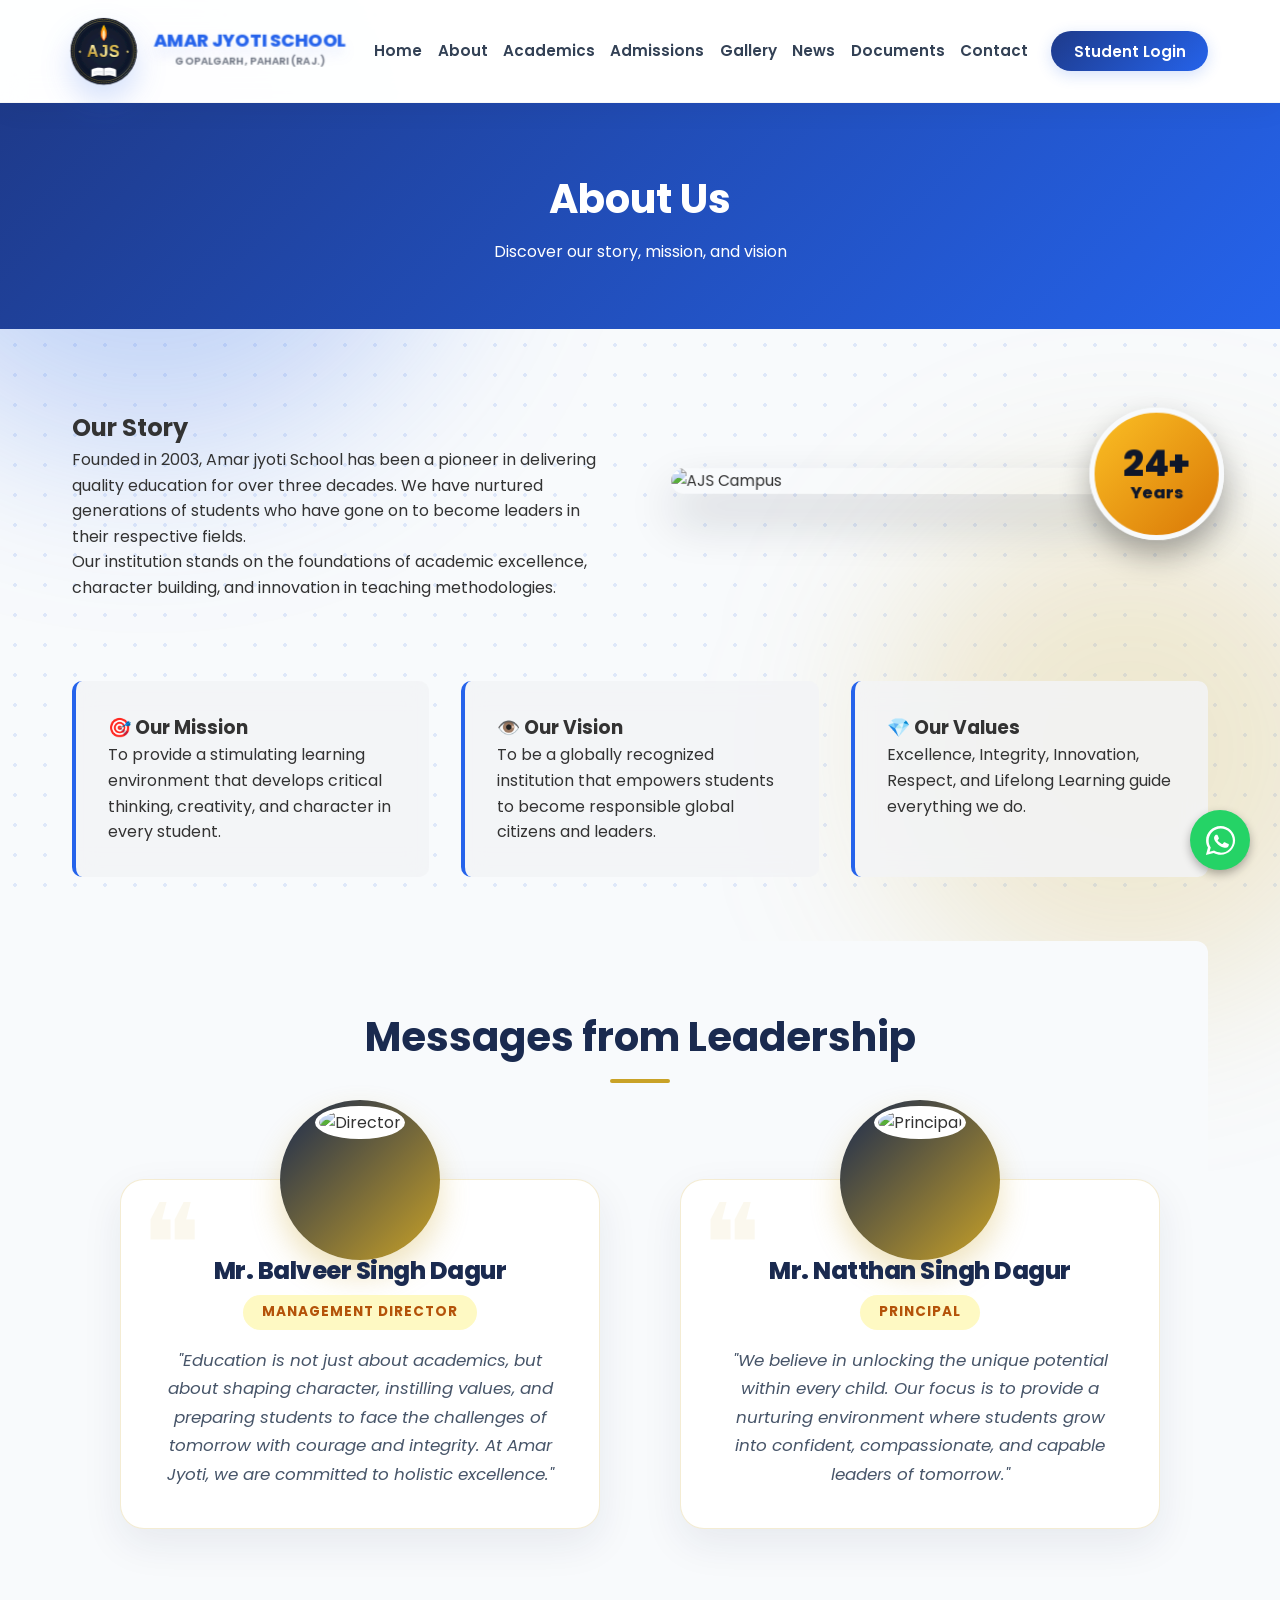
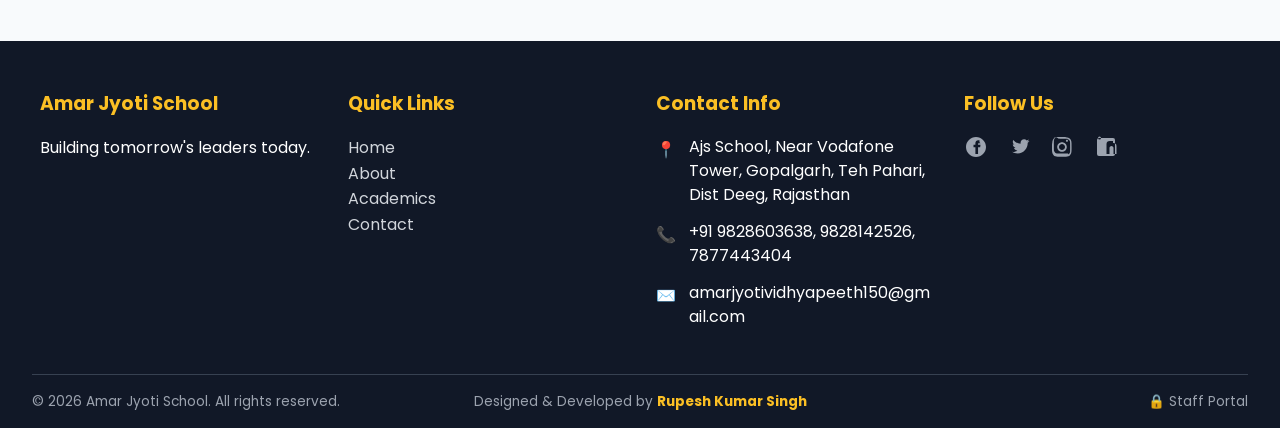
==== commit eab9e7c2: "permission , fee / discount logic changes" ====
--- a/about.html
+++ b/about.html
@@ -201,7 +201,7 @@
             </div>
             <div class="about-image">
                 <div class="about-image-wrapper">
-                    <img src="https://images.unsplash.com/photo-1562774053-701939374585?ixlib=rb-4.0.3&auto=format&fit=crop&w=800&q=80" alt="AJS Campus">
+                    <img src="https://res.cloudinary.com/dm3ph3jvv/image/upload/v1782468131/school-gallery/zok1xu9kbe3ejmxjie6j.jpg" alt="AJS Campus">
                     <div class="about-image-badge">
                         <span>24+</span> Years
                     </div>
